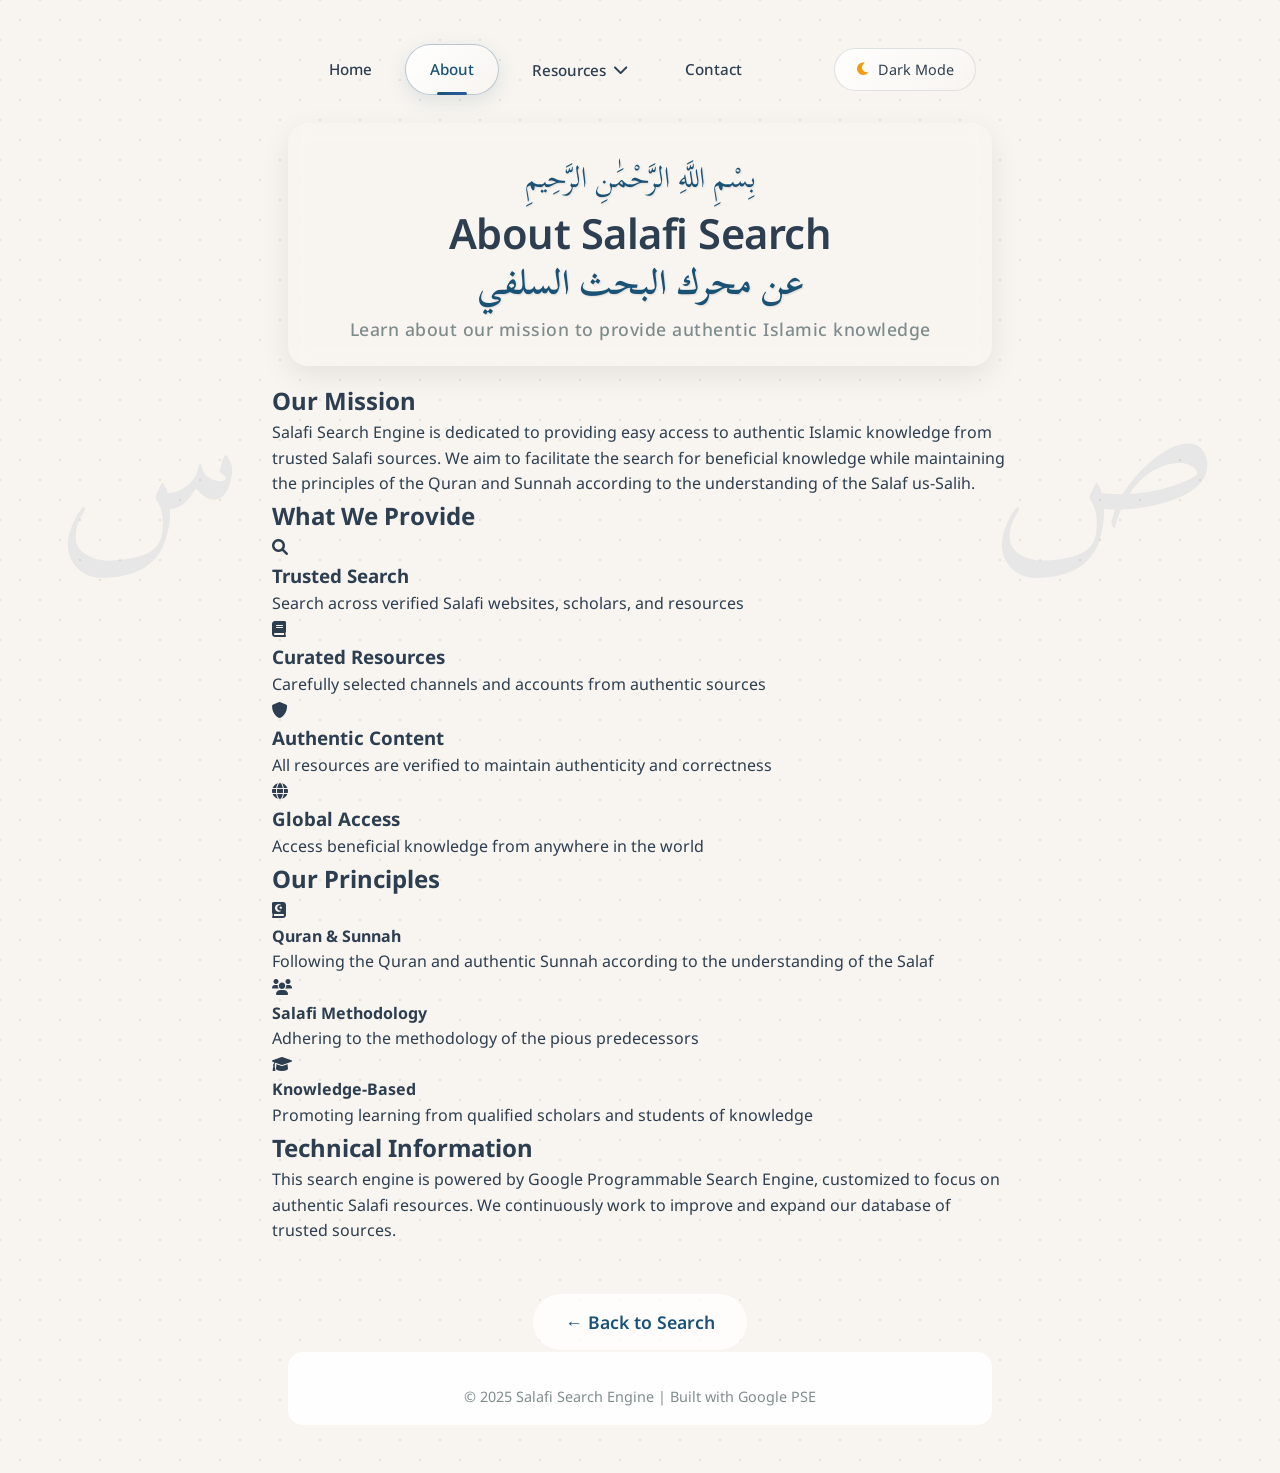
==== about.html @ c6ae463b "Create about.html" ====
<!DOCTYPE html>
<html lang="en">

<head>
    <meta charset="UTF-8">
    <meta name="viewport" content="width=device-width, initial-scale=1.0">
    <title>About - Salafi Search Engine</title>
    <link rel="stylesheet" href="https://cdnjs.cloudflare.com/ajax/libs/font-awesome/6.0.0/css/all.min.css">
    <link
        href="https://fonts.googleapis.com/css2?family=Scheherazade+New:wght@400;700&family=Noto+Sans:ital,wght@0,400;0,600;1,400&display=swap"
        rel="stylesheet">
    <link rel="stylesheet" href="style.css">
</head>

<body>
    <div class="container">
        <!-- Navigation Bar -->
        <nav class="navbar">
            <div class="nav-container">
                <div class="nav-links">
                    <a href="index.html" class="nav-link">Home</a>
                    <a href="about.html" class="nav-link active">About</a>
                    <!-- Resources Dropdown -->
                    <div class="resources-dropdown">
                        <button class="resources-btn">
                            Resources <i class="fas fa-chevron-down"></i>
                        </button>
                        <div class="dropdown-content">
                            <a href="resources.html#telegram">
                                <i class="fab fa-telegram"></i>
                                Telegram Channels
                            </a>
                            <a href="resources.html#mixlr">
                                <i class="fas fa-podcast"></i>
                                Mixlr Accounts
                            </a>
                            <a href="resources.html#soundcloud">
                                <i class="fab fa-soundcloud"></i>
                                SoundCloud Accounts
                            </a>
                            <a href="resources.html#youtube">
                                <i class="fab fa-youtube"></i>
                                YouTube Channels
                            </a>
                            <a href="resources.html">
                                <i class="fas fa-book"></i>
                                All Resources
                            </a>
                        </div>
                    </div>
                    <a href="contact.html" class="nav-link">Contact</a>
                </div>
                <!-- Dark Mode Toggle -->
                <div class="theme-toggle">
                    <button id="darkModeToggle" class="toggle-btn">
                        <i class="fas fa-moon"></i>
                        <span>Dark Mode</span>
                    </button>
                </div>
            </div>
        </nav>

        <header class="header">
            <div class="bismillah">بِسْمِ اللَّهِ الرَّحْمَٰنِ الرَّحِيمِ</div>
            <h1 class="title">About Salafi Search</h1>
            <div class="arabic-title">عن محرك البحث السلفي</div>
            <p class="subtitle">Learn about our mission to provide authentic Islamic knowledge</p>
        </header>

        <main class="about-page">
            <div class="about-content">
                <div class="about-section">
                    <h2>Our Mission</h2>
                    <p>Salafi Search Engine is dedicated to providing easy access to authentic Islamic knowledge from
                        trusted Salafi sources. We aim to facilitate the search for beneficial knowledge while
                        maintaining the principles of the Quran and Sunnah according to the understanding of the Salaf
                        us-Salih.</p>
                </div>

                <div class="about-section">
                    <h2>What We Provide</h2>
                    <div class="features-grid">
                        <div class="feature-card">
                            <i class="fas fa-search"></i>
                            <h3>Trusted Search</h3>
                            <p>Search across verified Salafi websites, scholars, and resources</p>
                        </div>
                        <div class="feature-card">
                            <i class="fas fa-book"></i>
                            <h3>Curated Resources</h3>
                            <p>Carefully selected channels and accounts from authentic sources</p>
                        </div>
                        <div class="feature-card">
                            <i class="fas fa-shield-alt"></i>
                            <h3>Authentic Content</h3>
                            <p>All resources are verified to maintain authenticity and correctness</p>
                        </div>
                        <div class="feature-card">
                            <i class="fas fa-globe"></i>
                            <h3>Global Access</h3>
                            <p>Access beneficial knowledge from anywhere in the world</p>
                        </div>
                    </div>
                </div>

                <div class="about-section">
                    <h2>Our Principles</h2>
                    <div class="principles-list">
                        <div class="principle-item">
                            <i class="fas fa-quran"></i>
                            <div>
                                <h4>Quran & Sunnah</h4>
                                <p>Following the Quran and authentic Sunnah according to the understanding of the Salaf
                                </p>
                            </div>
                        </div>
                        <div class="principle-item">
                            <i class="fas fa-users"></i>
                            <div>
                                <h4>Salafi Methodology</h4>
                                <p>Adhering to the methodology of the pious predecessors</p>
                            </div>
                        </div>
                        <div class="principle-item">
                            <i class="fas fa-graduation-cap"></i>
                            <div>
                                <h4>Knowledge-Based</h4>
                                <p>Promoting learning from qualified scholars and students of knowledge</p>
                            </div>
                        </div>
                    </div>
                </div>

                <div class="about-section">
                    <h2>Technical Information</h2>
                    <p>This search engine is powered by Google Programmable Search Engine, customized to focus on
                        authentic Salafi resources. We continuously work to improve and expand our database of trusted
                        sources.</p>
                </div>
            </div>

            <div class="back-link">
                <a href="index.html">← Back to Search</a>
            </div>
        </main>

        <!-- Footer -->
        <footer class="footer">
            <p>&copy; 2025 Salafi Search Engine | Built with Google PSE</p>
        </footer>
    </div>

    <script src="script.js"></script>
</body>

</html>
---- style.css ----
* {
margin: 0;
padding: 0;
box-sizing: border-box;
}

body {
font-family: 'Noto Sans', sans-serif;
background: #f8f5f0;
color: #2c3e50;
line-height: 1.6;
min-height: 100vh;
background-image:
radial-gradient(#e8e2d6 1px, transparent 1px),
radial-gradient(#e8e2d6 1px, transparent 1px);
background-size: 40px 40px;
background-position: 0 0, 20px 20px;
}

.container {
max-width: 800px;
margin: 0 auto;
padding: 2rem;
min-height: 100vh;
display: flex;
flex-direction: column;
}

/* Header Styles */
.header {
text-align: center;
padding: 3rem 0 2rem 0;
}

.bismillah {
font-family: 'Scheherazade New', serif;
font-size: 2.2rem;
color: #1a5276;
margin-bottom: 1.2rem;
text-shadow: 1px 1px 2px rgba(0,0,0,0.1);
}

.title {
font-size: 2.4rem;
font-weight: 400;
color: #2c3e50;
margin-bottom: 0.3rem;
letter-spacing: -0.5px;
line-height: 1.2;
}

.subtitle {
font-size: 1.1rem;
color: #7f8c8d;
font-weight: 400;
line-height: 1.4;
}

/* Search Section */
.search-section {
flex: 1;
display: flex;
flex-direction: column;
justify-content: center;
align-items: center;
padding: 2rem 0;
}

.search-container {
width: 100%;
max-width: 600px;
}

.search-box {
position: relative;
margin-bottom: 2rem;
}

.search-box i {
position: absolute;
left: 1.5rem;
top: 50%;
transform: translateY(-50%);
color: #95a5a6;
font-size: 1.2rem;
}

.search-input {
width: 100%;
padding: 1.2rem 1.2rem 1.2rem 3.5rem;
font-size: 1.1rem;
border: 2px solid #d5dbdb;
border-radius: 50px;
background: white;
outline: none;
transition: all 0.3s ease;
box-shadow: 0 4px 6px rgba(0, 0, 0, 0.05);
}

.search-input:focus {
border-color: #3498db;
box-shadow: 0 6px 12px rgba(52, 152, 219, 0.15);
}

.search-buttons {
display: flex;
gap: 1rem;
justify-content: center;
flex-wrap: wrap;
}

.search-btn, .feeling-lucky {
padding: 0.8rem 2rem;
font-size: 1rem;
border: none;
border-radius: 50px;
cursor: pointer;
transition: all 0.3s ease;
font-weight: 600;
}

.search-btn {
background: #2c5aa0;
color: white;
box-shadow: 0 4px 8px rgba(44, 90, 160, 0.2);
}

.search-btn:hover {
background: #1e3a8a;
transform: translateY(-2px);
box-shadow: 0 6px 12px rgba(44, 90, 160, 0.3);
}

.feeling-lucky {
background: #27ae60;
color: white;
box-shadow: 0 4px 8px rgba(39, 174, 96, 0.2);
}

.feeling-lucky:hover {
background: #219653;
transform: translateY(-2px);
box-shadow: 0 6px 12px rgba(39, 174, 96, 0.3);
}

.enhanced-by {
margin-top: 3rem;
text-align: center;
}

.enhanced-by span {
background: #f1f2f6;
padding: 0.5rem 1.5rem;
border-radius: 20px;
color: #5f6368;
font-size: 0.9rem;
border: 1px solid #dfe1e5;
}

/* Footer */
.footer {
text-align: center;
padding: 2rem 0 1rem 0;
color: #7f8c8d;
font-size: 0.9rem;
border-top: 1px solid #e8e2d6;
margin-top: 2rem;
}

/* Responsive */
@media (max-width: 768px) {
.container {
padding: 1rem;
}

.title {
font-size: 2.2rem;
}

.bismillah {
font-size: 2rem;
}

.search-buttons {
flex-direction: column;
align-items: center;
}

.search-btn, .feeling-lucky {
width: 100%;
max-width: 300px;
}
}
/* === GOOGLE CSE STYLING === */
.gcse-search {
width: 100%;
max-width: 600px;
margin: 0 auto 2rem auto;
}

/* Google CSE Search Box */
.gsc-control-cse {
background: transparent !important;
border: none !important;
padding: 0 !important;
}

.gsc-input-box {
border: 2px solid #d5dbdb !important;
border-radius: 50px !important;
background: white !important;
padding: 0.5rem 1rem !important;
transition: all 0.3s ease !important;
}

.gsc-input-box:hover,
.gsc-input-box-focus {
border-color: #3498db !important;
box-shadow: 0 6px 12px rgba(52, 152, 219, 0.15) !important;
}

.gsc-input input {
padding: 0.5rem 0 !important;
font-size: 1.1rem !important;
font-family: 'Noto Sans', sans-serif !important;
color: #2c3e50 !important;
background: transparent !important;
}

.gsc-input input::placeholder {
color: #95a5a6 !important;
}

/* Google CSE Results - LIGHT MODE */
.gsc-results {
background: white !important;
border: 1px solid #e2e8f0 !important;
border-radius: 12px !important;
margin-top: 1rem !important;
padding: 1rem !important;
}

.gsc-webResult.gsc-result {
background: white !important;
border-bottom: 1px solid #e2e8f0 !important;
padding: 1rem 0 !important;
}

.gsc-webResult.gsc-result:hover {
background: #f8f9fa !important;
}

.gs-webResult .gs-title,
.gs-webResult .gs-title * {
color: #1a0dab !important;
text-decoration: none !important;
}

.gs-webResult .gs-title:hover,
.gs-webResult .gs-title:hover * {
text-decoration: underline !important;
}

.gs-webResult .gs-snippet {
color: #4a5568 !important;
}

.gs-webResult .gs-visibleUrl {
color: #006621 !important;
}

/* Google CSE Results - DARK MODE */
body.dark-mode .gsc-results {
background: #1f2937 !important;
border-color: #374151 !important;
}

body.dark-mode .gsc-webResult.gsc-result {
background: #1f2937 !important;
border-bottom-color: #374151 !important;
}

body.dark-mode .gsc-webResult.gsc-result:hover {
background: #374151 !important;
}

body.dark-mode .gs-webResult .gs-title,
body.dark-mode .gs-webResult .gs-title * {
color: #60a5fa !important;
}

body.dark-mode .gs-webResult .gs-snippet {
color: #d1d5db !important;
}

body.dark-mode .gs-webResult .gs-visibleUrl {
color: #10b981 !important;
}


.toggle-btn:hover {
border-color: #3498db;
transform: translateY(-2px);
box-shadow: 0 4px 8px rgba(0, 0, 0, 0.1);
}

.toggle-btn i {
color: #f39c12;
}

/* Dark Mode Styles */
body.dark-mode {
background: #1a1a1a;
color: #e0e0e0;
background-image:
radial-gradient(#2d3748 1px, transparent 1px),
radial-gradient(#2d3748 1px, transparent 1px);
}

body.dark-mode .header {
color: #e0e0e0;
}

body.dark-mode .bismillah {
color: #60a5fa;
}

body.dark-mode .title {
color: #e0e0e0;
}

body.dark-mode .subtitle {
color: #9ca3af;
}

body.dark-mode .search-input {
background: #2d3748;
border-color: #4b5563;
color: #e0e0e0;
}

body.dark-mode .search-input::placeholder {
color: #9ca3af;
}

body.dark-mode .search-input:focus {
border-color: #60a5fa;
box-shadow: 0 6px 12px rgba(96, 165, 250, 0.15);
}

body.dark-mode .enhanced-by span {
background: #374151;
color: #d1d5db;
border-color: #4b5563;
}

body.dark-mode .footer {
color: #9ca3af;
border-top-color: #374151;
}

body.dark-mode .toggle-btn {
background: rgba(45, 55, 72, 0.9);
border-color: #4b5563;
color: #e0e0e0;
}

/* Dark mode for Google CSE */
body.dark-mode .gsc-input-box {
background: #2d3748 !important;
border-color: #4b5563 !important;
}

body.dark-mode .gsc-input input {
color: #e0e0e0 !important;
background: transparent !important;
}

body.dark-mode .gsc-input input::placeholder {
color: #9ca3af !important;
}

/* Responsive */
@media (max-width: 768px) {
.theme-toggle {
position: static;
margin-top: 1rem;
}

.toggle-btn {
margin: 0 auto;
}
}
/* Nuclear Dark Mode for Google CSE - Forces everything dark */
body.dark-mode .gsc-results,
body.dark-mode .gsc-results *,
body.dark-mode .gsc-table-result,
body.dark-mode .gsc-table-result *,
body.dark-mode .gs-result,
body.dark-mode .gs-result *,
body.dark-mode .gsc-webResult,
body.dark-mode .gsc-webResult * {
background: #1f2937 !important;
color: #e0e0e0 !important;
border: none !important;
box-shadow: none !important;
}

/* Fix the main results container */
body.dark-mode .gsc-results {
background: #1f2937 !important;
border: 1px solid #374151 !important;
border-radius: 12px !important;
padding: 1rem !important;
}

/* Individual result items */
body.dark-mode .gsc-webResult.gsc-result {
background: transparent !important;
border-bottom: 1px solid #374151 !important;
padding: 1rem 0 !important;
margin: 0 !important;
}

body.dark-mode .gsc-webResult.gsc-result:hover {
background: #374151 !important;
border-radius: 8px !important;
padding: 1rem !important;
margin: 0 -1rem !important;
}

/* Remove all inner boxes and borders */
body.dark-mode .gs-result .gs-card,
body.dark-mode .gs-result .gs-card *,
body.dark-mode .gsc-table-cell,
body.dark-mode .gsc-table-cell * {
background: transparent !important;
border: none !important;
box-shadow: none !important;
padding: 0 !important;
margin: 0 !important;
}

/* Title styling */
body.dark-mode .gs-webResult .gs-title,
body.dark-mode .gs-webResult .gs-title *,
body.dark-mode .gs-promotion .gs-title,
body.dark-mode .gs-promotion .gs-title * {
color: #60a5fa !important;
text-decoration: none !important;
font-size: 1.1rem !important;
font-weight: 600 !important;
}

body.dark-mode .gs-webResult .gs-title:hover,
body.dark-mode .gs-webResult .gs-title:hover * {
color: #93c5fd !important;
text-decoration: underline !important;
}

/* Snippet and URL styling */
body.dark-mode .gs-webResult .gs-snippet,
body.dark-mode .gs-fileFormatType,
body.dark-mode .gs-promotion .gs-snippet {
color: #d1d5db !important;
line-height: 1.5 !important;
}

body.dark-mode .gs-webResult .gs-visibleUrl,
body.dark-mode .gs-webResult .gs-visibleUrl * {
color: #10b981 !important;
font-size: 0.9rem !important;
}

/* Dropdown suggestions */
body.dark-mode .gsc-completion-container {
background: #2d3748 !important;
border: 1px solid #4b5563 !important;
border-radius: 8px !important;
box-shadow: 0 10px 25px rgba(0, 0, 0, 0.5) !important;
}

body.dark-mode .gsc-completion-item {
background: #2d3748 !important;
color: #e0e0e0 !important;
border-bottom: 1px solid #4b5563 !important;
padding: 0.75rem 1rem !important;
}

body.dark-mode .gsc-completion-item:hover,
body.dark-mode .gsc-completion-selected {
background: #3b82f6 !important;
color: #ffffff !important;
}

/* Pagination */
body.dark-mode .gsc-cursor-box {
background: transparent !important;
border-top: 1px solid #374151 !important;
padding-top: 1rem !important;
margin-top: 1rem !important;
}

body.dark-mode .gsc-cursor-page {
background: #374151 !important;
color: #60a5fa !important;
border: 1px solid #4b5563 !important;
border-radius: 6px !important;
padding: 0.5rem 1rem !important;
margin: 0 0.25rem !important;
}

body.dark-mode .gsc-cursor-page:hover {
background: #3b82f6 !important;
color: #ffffff !important;
border-color: #3b82f6 !important;
}

body.dark-mode .gsc-cursor-current-page {
background: #3b82f6 !important;
color: #ffffff !important;
border-color: #3b82f6 !important;
}

/* Search info and tabs */
body.dark-mode .gsc-result-info {
color: #9ca3af !important;
border-bottom: 1px solid #374151 !important;
padding-bottom: 1rem !important;
margin-bottom: 1rem !important;
}

body.dark-mode .gsc-tabsArea {
border-bottom: 1px solid #374151 !important;
margin-bottom: 1rem !important;
}

body.dark-mode .gsc-tabHeader {
color: #9ca3af !important;
background: transparent !important;
border: none !important;
padding: 0.5rem 1rem !important;
}
body.dark-mode .gsc-tabHeader.gsc-tabhActive {
color: #60a5fa !important;
background: transparent !important;
border-bottom: 2px solid #60a5fa !important;
border-radius: 0 !important;
}

/* Remove any remaining white backgrounds and boxes */
body.dark-mode .gsc-expansionArea,
body.dark-mode .gsc-clear-button,
body.dark-mode .gsc-clear-button * {
background: transparent !important;
border: none !important;
}

/* Force remove any inner padding/margin that creates boxes */
body.dark-mode .gs-result .gs-no-results-result,
body.dark-mode .gs-result .gs-error-result {
background: transparent !important;
border: none !important;
padding: 1rem !important;
}
/* Alternative Elegant Arabic Title Styling */
.arabic-title {
font-family: 'Scheherazade New', serif;
font-size: 1.5rem;
color: #1a5276;
margin-bottom: 0.8rem;
text-shadow: 1px 1px 2px rgba(0,0,0,0.1);
font-weight: 400;
line-height: 1.3;
}
/* Dark Mode Headings */
body.dark-mode .bismillah {
color: #60a5fa !important;
}

body.dark-mode .arabic-title {
color: #60a5fa !important; /* Same color as Bismillah */
}
/* Dark mode for Arabic title */


/* Adjust the main title margin to accommodate the Arabic text */
.title {
font-size: 2.4rem;
font-weight: 400;
color: #2c3e50;
margin-bottom: 0.2rem; /* Reduced from 0.5rem */
letter-spacing: -0.5px;
}

/* Adjust subtitle margin */
.subtitle {
font-size: 1.1rem;
color: #7f8c8d;
font-weight: 400;
margin-bottom: 0; /* Remove bottom margin if needed */
}
/* Sweetness Overhaul - ADJUSTED VERSION */
.header {
text-align: center;
padding: 2rem 0 1.5rem 0; /* Reduced padding to bring everything up */
background: linear-gradient(135deg, rgba(255,255,255,0.9) 0%, rgba(248,245,240,0.8) 100%);
backdrop-filter: blur(10px);
border-radius: 20px;
margin: 1rem;
box-shadow: 0 10px 30px rgba(0,0,0,0.08);
}

.bismillah {
font-family: 'Scheherazade New', serif;
font-size: 1.8rem; /* Smaller - was 2.4rem */
color: #1a5276;
margin-bottom: 0.5rem; /* Tighter spacing */
text-shadow: 2px 2px 4px rgba(0,0,0,0.1);
background: linear-gradient(135deg, #1a5276, #2c5aa0);
-webkit-background-clip: text;
-webkit-text-fill-color: transparent;
background-clip: text;
}

.title {
font-size: 2.6rem;
font-weight: 600;
background: linear-gradient(135deg, #2c3e50, #1a5276);
-webkit-background-clip: text;
-webkit-text-fill-color: transparent;
background-clip: text;
margin-bottom: 0.2rem; /* Tighter spacing */
letter-spacing: -0.5px;
}

.arabic-title {
font-family: 'Scheherazade New', serif;
font-size: 2.2rem; /* Bigger - was 1.8rem */
background: linear-gradient(135deg, #1a5276, #2c5aa0);
-webkit-background-clip: text;
-webkit-text-fill-color: transparent;
background-clip: text;
margin-bottom: 0.8rem; /* Adjusted spacing */
font-weight: 600;
line-height: 1.2;
}

.subtitle {
font-size: 1.1rem;
color: #7f8c8d;
font-weight: 500;
letter-spacing: 0.5px;
margin-top: 0.5rem;
}

/* Enhanced Search Box */
.search-container {
background: rgba(255,255,255,0.95);
backdrop-filter: blur(10px);
border-radius: 20px;
padding: 2.5rem;
box-shadow: 0 15px 35px rgba(0,0,0,0.1);
border: 1px solid rgba(255,255,255,0.2);
}

.search-box {
box-shadow: 0 8px 25px rgba(0,0,0,0.1);
transition: all 0.3s cubic-bezier(0.4, 0, 0.2, 1);
border: 2px solid transparent;
background: linear-gradient(white, white) padding-box,
linear-gradient(135deg, #667eea 0%, #764ba2 100%) border-box;
}

.search-box:focus-within {
transform: translateY(-3px);
box-shadow: 0 15px 40px rgba(102, 126, 234, 0.2);
}

/* Enhanced Buttons */
.search-btn, .feeling-lucky {
background: linear-gradient(135deg, #667eea 0%, #764ba2 100%);
box-shadow: 0 6px 20px rgba(102, 126, 234, 0.3);
transition: all 0.3s cubic-bezier(0.4, 0, 0.2, 1);
border: none;
}

.search-btn:hover, .feeling-lucky:hover {
transform: translateY(-2px);
box-shadow: 0 10px 25px rgba(102, 126, 234, 0.4);
}

/* Enhanced Footer */
.footer {
background: rgba(255,255,255,0.9);
backdrop-filter: blur(10px);
border-radius: 15px;
margin: 1rem;
border: 1px solid rgba(255,255,255,0.2);
}

/* Dark Mode Sweetness */
body.dark-mode .header {
background: linear-gradient(135deg, rgba(30,41,59,0.9) 0%, rgba(15,23,42,0.8) 100%);
}

body.dark-mode .search-container {
background: rgba(30,41,59,0.95);
}

body.dark-mode .footer {
background: rgba(30,41,59,0.9);
}
/* Alternative - Keep some styling but fix positioning */
.header {
text-align: center;
padding: 2rem 0 1.5rem 0;
background: transparent;
margin: 1rem;
}

.bismillah, .title, .arabic-title {
/* Remove any background clipping that might cause issues */
background: transparent !important;
-webkit-text-fill-color: initial !important;
}

.arabic-title {
font-family: 'Scheherazade New', serif;
font-size: 2.2rem;
color: #1a5276;
margin-bottom: 0.8rem;
font-weight: 600;
line-height: 1.3; /* Ensure proper line height */
padding: 0; /* Remove any padding */
}

/* Make sure the search container has proper spacing */
.search-container {
margin-top: 1rem; /* Add space between header and search */
}
/* Dark Mode Colors - Dark Blue/Navy Theme */


body::before {
content: "س";
font-family: 'Scheherazade New', serif;
font-size: 12rem;
position: fixed;
left: 5%;
top: 50%;
transform: translateY(-50%);
opacity: 0.08;
z-index: -1;
color: #1a5276;
}

body::after {
content: "ص";
font-family: 'Scheherazade New', serif;
font-size: 12rem;
position: fixed;
right: 5%;
top: 50%;
transform: translateY(-50%);
opacity: 0.08;
z-index: -1;
color: #1a5276;
}

/* Dark Mode */
body.dark-mode::before,
body.dark-mode::after {
color: #1e40af;
opacity: 0.05;
}


/* Dark Mode - Much more visible */
body.dark-mode::before,
body.dark-mode::after {
color: #3b82f6; /* Brighter blue */
opacity: 0.1; /* Much more visible */
}
/* Mobile Responsiveness Fixes */
@media (max-width: 768px) {
.container {
padding: 0.5rem;
margin: 0.5rem;
}

.header {
padding: 1.5rem 0 1rem 0;
margin: 0.5rem;
}

.bismillah {
font-size: 1.4rem;
margin-bottom: 0.3rem;
}

.title {
font-size: 1.8rem;
margin-bottom: 0.1rem;
}

.arabic-title {
font-size: 1.6rem;
margin-bottom: 0.5rem;
}

.subtitle {
font-size: 0.95rem;
padding: 0 1rem;
}


/* Search section mobile fixes */
.search-section {
padding: 1rem 0;
}

.search-container {
padding: 1.5rem;
margin: 0.5rem;
}

.search-input {
font-size: 1rem;
padding: 1rem 1rem 1rem 3rem;
}

.search-buttons {
flex-direction: column;
gap: 0.5rem;
}

.search-btn, .feeling-lucky {
width: 100%;
padding: 0.9rem 2rem;
}

/* Theme toggle mobile */
.theme-toggle {
position: static;
margin: 1rem auto 0 auto;
display: flex;
justify-content: center;
}

.toggle-btn {
margin: 0 auto;
}

/* Hide background calligraphy on mobile */
body::before,
body::after {
display: none;
}

/* Google CSE mobile fixes */
.gsc-input-box {
padding: 0.5rem !important;
}

.gsc-input input {
font-size: 1rem !important;
padding: 0.5rem 0 !important;
}
}

@media (max-width: 480px) {
.bismillah {
font-size: 1.2rem;
}

.title {
font-size: 1.5rem;
}

.arabic-title {
font-size: 1.3rem;
}

.search-container {
padding: 1rem;
}

.search-input {
padding: 0.8rem 0.8rem 0.8rem 2.5rem;
}

.search-box i {
left: 1rem;
font-size: 1rem;
}
}
* Elegant Navigation Bar */
.navbar {
background: linear-gradient(135deg, rgba(255,255,255,0.95) 0%, rgba(248,245,240,0.9) 100%);
backdrop-filter: blur(25px);
border-bottom: 1px solid rgba(232, 226, 214, 0.6);
padding: 0;
position: sticky;
top: 0;
z-index: 1000;
box-shadow: 0 4px 30px rgba(0,0,0,0.08);
}

.nav-container {
max-width: 1200px;
margin: 0 auto;
padding: 0 2rem;
display: flex;
justify-content: space-between;
align-items: center;
height: 75px;
}

.nav-links {
display: flex;
align-items: center;
gap: 0.5rem;
}

.nav-link {
text-decoration: none;
color: #2c3e50;
font-weight: 500;
padding: 0.8rem 1.5rem;
border-radius: 50px;
transition: all 0.4s cubic-bezier(0.25, 0.46, 0.45, 0.94);
position: relative;
font-size: 0.95rem;
border: 1px solid transparent;
}

.nav-link:hover {
color: #1a5276;
background: rgba(255,255,255,0.7);
border: 1px solid rgba(26, 82, 118, 0.2);
transform: translateY(-2px);
box-shadow: 0 8px 25px rgba(26, 82, 118, 0.15);
}

.nav-link.active {
color: #1a5276;
background: linear-gradient(135deg, #ffffff, #f8f5f0);
border: 1px solid rgba(26, 82, 118, 0.3);
box-shadow: 0 6px 20px rgba(26, 82, 118, 0.12);
}

.nav-link.active::before {
content: '';
position: absolute;
bottom: -1px;
left: 50%;
transform: translateX(-50%);
width: 30px;
height: 3px;
background: linear-gradient(135deg, #1a5276, #2c5aa0);
border-radius: 3px;
}

/* Elegant Resources Dropdown */
.resources-dropdown {
position: relative;
}

.resources-btn {
background: none;
border: 1px solid transparent;
color: #2c3e50;
font-family: 'Noto Sans', sans-serif;
font-size: 0.95rem;
font-weight: 500;
padding: 0.8rem 1.5rem;
cursor: pointer;
border-radius: 50px;
transition: all 0.4s cubic-bezier(0.25, 0.46, 0.45, 0.94);
display: flex;
align-items: center;
gap: 0.5rem;
}

.resources-btn:hover {
color: #1a5276;
background: rgba(255,255,255,0.7);
border: 1px solid rgba(26, 82, 118, 0.2);
transform: translateY(-2px);
box-shadow: 0 8px 25px rgba(26, 82, 118, 0.15);
}

.dropdown-content {
display: none;
position: absolute;
top: 100%;
left: 0;
background: linear-gradient(135deg, rgba(255,255,255,0.98) 0%, rgba(248,245,240,0.95) 100%);
backdrop-filter: blur(25px);
min-width: 250px;
border-radius: 20px;
box-shadow: 0 25px 50px rgba(0,0,0,0.15);
border: 1px solid rgba(232, 226, 214, 0.5);
z-index: 1000;
margin-top: 0.5rem;
padding: 0.5rem;
opacity: 0;
transform: translateY(-10px) scale(0.95);
transition: all 0.3s cubic-bezier(0.25, 0.46, 0.45, 0.94);
}

.resources-dropdown:hover .dropdown-content {
display: block;
opacity: 1;
transform: translateY(0) scale(1);
}

.dropdown-content a {
display: flex;
align-items: center;
gap: 0.75rem;
padding: 1rem 1.25rem;
text-decoration: none;
color: #2c3e50;
border-radius: 12px;
transition: all 0.3s ease;
font-size: 0.9rem;
margin: 0.25rem 0;
}

.dropdown-content a:hover {
background: linear-gradient(135deg, #ffffff, #f8f5f0);
color: #1a5276;
transform: translateX(5px);
box-shadow: 0 5px 15px rgba(26, 82, 118, 0.1);
}

.dropdown-content a i {
width: 20px;
text-align: center;
color: #1a5276;
font-size: 1.1rem;
transition: all 0.3s ease;
}

.dropdown-content a:hover i {
transform: scale(1.1);
}

/* Elegant Theme Toggle */
.theme-toggle {
display: flex;
align-items: center;
margin: 0;
}

.toggle-btn {
background: linear-gradient(135deg, rgba(255,255,255,0.9) 0%, rgba(248,245,240,0.8) 100%);
border: 1px solid rgba(213, 219, 219, 0.8);
border-radius: 50px;
padding: 0.7rem 1.3rem;
cursor: pointer;
transition: all 0.4s cubic-bezier(0.25, 0.46, 0.45, 0.94);
display: flex;
align-items: center;
gap: 0.5rem;
font-family: 'Noto Sans', sans-serif;
font-size: 0.9rem;
color: #2c3e50;
backdrop-filter: blur(10px);
height: fit-content;
}

.toggle-btn:hover {
border-color: rgba(52, 152, 219, 0.5);
transform: translateY(-2px);
box-shadow: 0 10px 25px rgba(52, 152, 219, 0.2);
background: linear-gradient(135deg, #ffffff, #f8f9fa);
}

.toggle-btn i {
color: #f39c12;
font-size: 0.9rem;
transition: all 0.3s ease;
}

.toggle-btn:hover i {
transform: rotate(15deg);
}

/* Dark Mode Elegant Styles */
/* Dark Mode - Make Nav Bar Transparent */

/* Dark Mode Nav Bar */
body.dark-mode .navbar {
    background: linear-gradient(135deg, rgba(30, 41, 59, 0.05) 0%, rgba(15, 23, 42, 0.1) 100%) !important;
    border-bottom-color: rgba(55, 65, 81, 0.1) !important;
    box-shadow: 0 4px 20px rgba(0, 0, 0, 0.01) !important;
}

body.dark-mode .nav-link {
color: #e0e0e0;
}

body.dark-mode .nav-link:hover {
color: #60a5fa;
background: rgba(55, 65, 81, 0.5);
border-color: rgba(96, 165, 250, 0.3);
box-shadow: 0 8px 25px rgba(96, 165, 250, 0.2);
}

body.dark-mode .nav-link.active {
color: #60a5fa;
background: linear-gradient(135deg, rgba(55, 65, 81, 0.8), rgba(30, 41, 59, 0.9));
border-color: rgba(96, 165, 250, 0.4);
box-shadow: 0 6px 20px rgba(96, 165, 250, 0.15);
}

body.dark-mode .nav-link.active::before {
background: linear-gradient(135deg, #60a5fa, #3b82f6);
}

body.dark-mode .resources-btn {
color: #e0e0e0;
}

body.dark-mode .resources-btn:hover {
color: #60a5fa;
background: rgba(55, 65, 81, 0.5);
border-color: rgba(96, 165, 250, 0.3);
box-shadow: 0 8px 25px rgba(96, 165, 250, 0.2);
}


body.dark-mode .dropdown-content a {
color: #e0e0e0;
}

body.dark-mode .dropdown-content a:hover {
background: linear-gradient(135deg, rgba(55, 65, 81, 0.8), rgba(30, 41, 59, 0.9));
color: #60a5fa;
}

body.dark-mode .dropdown-content a i {
color: #60a5fa;
}

body.dark-mode .toggle-btn {
background: linear-gradient(135deg, rgba(45, 55, 72, 0.9) 0%, rgba(30, 41, 59, 0.8) 100%);
border-color: rgba(75, 85, 99, 0.8);
color: #e0e0e0;
}
/* Also make dropdown transparent in dark mode */
body.dark-mode .dropdown-content {
background: linear-gradient(135deg, rgba(30,41,59,0.9) 0%, rgba(15,23,42,0.85) 100%) !important;
border-color: rgba(55, 65, 81, 0.4) !important;
}


body.dark-mode .toggle-btn:hover {
border-color: rgba(96, 165, 250, 0.5);
box-shadow: 0 10px 25px rgba(96, 165, 250, 0.2);
background: linear-gradient(135deg, rgba(55, 65, 81, 0.9), rgba(30, 41, 59, 0.8));
}
/* Ultra Transparent Dark Mode Nav */
body.dark-mode .navbar {
background: linear-gradient(135deg, rgba(30,41,59,0.05) 0%, rgba(15,23,42,0.1) 100%) !important;
border-bottom-color: rgba(55, 65, 81, 0.1) !important;
box-shadow: 0 4px 20px rgba(0,0,0,0.01) !important;
}

body.dark-mode .dropdown-content {
background: linear-gradient(135deg, rgba(30,41,59,0.8) 0%, rgba(15,23,42,0.75) 100%) !important;
border-color: rgba(55, 65, 81, 0.3) !important;
}
/* Mobile Responsive */
@media (max-width: 768px) {
.nav-container {
padding: 0 1rem;
flex-direction: column;
height: auto;
gap: 1rem;
padding: 1.5rem 1rem;
}

.nav-links {
gap: 0.5rem;
flex-wrap: wrap;
justify-content: center;
}

.nav-link, .resources-btn {
padding: 0.7rem 1.2rem;
font-size: 0.9rem;
}

.theme-toggle {
position: static;
}

.dropdown-content {
position: fixed;
left: 50%;
transform: translateX(-50%);
min-width: 280px;
}
}
/* Google CSE Search Button Styling */
.gsc-search-button {
background: #2c3e50 !important;
border: none !important;
border-radius: 30% !important;
width: 70px !important;
height: 20px !important;
padding: 0 !important;
margin-left: 0.5rem !important;
transition: all 0.3s ease !important;
}

.gsc-search-button:hover {
background: #1a5276 !important;
transform: scale(1.05) !important;
}

.gsc-search-button svg {
fill: white !important;
width: 70px !important;
height: 20px !important;
}

/* Dark Mode Google Search Button */
body.dark-mode .gsc-search-button {
background: #60a5fa !important;
}

body.dark-mode .gsc-search-button:hover {
background: #3b82f6 !important;
}
/* Resources Page Styles */
.resources-page {
max-width: 1000px;
margin: 0 auto;
padding: 2rem;
}

.resource-tabs {
display: flex;
gap: 1rem;
margin-bottom: 2rem;
flex-wrap: wrap;
}

.tab-link {
padding: 1rem 1.5rem;
background: #f8f5f0;
border-radius: 8px;
text-decoration: none;
color: #2c3e50;
font-weight: 500;
transition: all 0.3s ease;
}

.tab-link:hover,
.tab-link.active {
background: #1a5276;
color: white;
}

.resource-section {
display: none;
}

.resource-section.active {
display: block;
}

.resource-list {
display: grid;
gap: 1.5rem;
grid-template-columns: repeat(auto-fit, minmax(300px, 1fr));
}

.resource-card {
background: white;
padding: 1.5rem;
border-radius: 12px;
box-shadow: 0 4px 12px rgba(0,0,0,0.1);
border-left: 4px solid #1a5276;
}

.resource-link {
display: inline-block;
padding: 0.5rem 1rem;
background: #1a5276;
color: white;
text-decoration: none;
border-radius: 6px;
margin-top: 1rem;
}

.back-link {
text-align: center;
margin-top: 3rem;
}

.back-link a {
color: #1a5276;
text-decoration: none;
}

/* Dark Mode */
body.dark-mode .resource-card {
background: #2d3748;
color: #e0e0e0;
}

body.dark-mode .tab-link {
background: #374151;
color: #e0e0e0;
}

body.dark-mode .tab-link.active {
background: #60a5fa;
}
/* Resources Page Styles */
.resources-page {
max-width: 1200px;
margin: 0 auto;
padding: 2rem;
}

.resource-tabs {
display: flex;
gap: 1rem;
margin-bottom: 3rem;
flex-wrap: wrap;
justify-content: center;
}

.tab-link {
padding: 1rem 2rem;
background: #f8f5f0;
border: 2px solid transparent;
border-radius: 50px;
text-decoration: none;
color: #2c3e50;
font-weight: 600;
transition: all 0.3s ease;
font-size: 1rem;
}

.tab-link:hover {
background: #1a5276;
color: white;
transform: translateY(-2px);
}

.tab-link.active {
background: #1a5276;
color: white;
border-color: #2c5aa0;
}

.resource-section {
display: none;
}

.resource-section.active {
display: block;
}

.resource-list {
display: grid;
gap: 1.5rem;
grid-template-columns: repeat(auto-fill, minmax(350px, 1fr));
}

.resource-card {
background: white;
padding: 1.5rem;
border-radius: 12px;
box-shadow: 0 4px 15px rgba(0,0,0,0.1);
border-left: 4px solid #1a5276;
transition: all 0.3s ease;
}

.resource-card:hover {
transform: translateY(-5px);
box-shadow: 0 8px 25px rgba(0,0,0,0.15);
}

.resource-card h3 {
color: #1a5276;
margin-bottom: 0.5rem;
font-size: 1.2rem;
}

.resource-card p {
color: #666;
margin-bottom: 1rem;
line-height: 1.5;
}

.resource-link {
display: inline-block;
padding: 0.7rem 1.5rem;
background: #1a5276;
color: white;
text-decoration: none;
border-radius: 6px;
font-weight: 600;
transition: all 0.3s ease;
}

.resource-link:hover {
background: #2c5aa0;
transform: translateY(-2px);
}

.back-link {
text-align: center;
margin-top: 3rem;
}

.back-link a {
color: #1a5276;
text-decoration: none;
font-size: 1.1rem;
font-weight: 600;
}

.back-link a:hover {
text-decoration: underline;
}

/* Dark Mode Resources */
body.dark-mode .resource-tabs {
background: transparent;
}

body.dark-mode .tab-link {
background: #374151;
color: #e0e0e0;
}

body.dark-mode .tab-link:hover,
body.dark-mode .tab-link.active {
background: #60a5fa;
color: white;
}

body.dark-mode .resource-card {
background: #2d3748;
border-left-color: #60a5fa;
}

body.dark-mode .resource-card h3 {
color: #60a5fa;
}

body.dark-mode .resource-card p {
color: #d1d5db;
}

body.dark-mode .resource-link {
background: #60a5fa;
color: white;
}

body.dark-mode .resource-link:hover {
background: #3b82f6;
}

body.dark-mode .back-link a {
color: #60a5fa;
}


/* Polished Resources Page */
.resources-page {
max-width: 1200px;
margin: 0 auto;
padding: 2rem;
}

.resource-tabs {
display: flex;
gap: 0.5rem;
margin-bottom: 3rem;
flex-wrap: wrap;
justify-content: center;
background: linear-gradient(135deg, rgba(255,255,255,0.95) 0%, rgba(248,245,240,0.9) 100%);
backdrop-filter: blur(20px);
padding: 1rem;
border-radius: 50px;
box-shadow: 0 8px 25px rgba(0,0,0,0.1);
}

.tab-link {
padding: 0.8rem 1.5rem;
background: transparent;
border: 2px solid transparent;
border-radius: 50px;
text-decoration: none;
color: #2c3e50;
font-weight: 600;
transition: all 0.4s cubic-bezier(0.25, 0.46, 0.45, 0.94);
font-size: 0.95rem;
}

.tab-link:hover {
color: #1a5276;
background: rgba(255,255,255,0.7);
border: 2px solid rgba(26, 82, 118, 0.2);
transform: translateY(-2px);
}

.tab-link.active {
color: #1a5276;
background: linear-gradient(135deg, #ffffff, #f8f5f0);
border: 2px solid rgba(26, 82, 118, 0.3);
box-shadow: 0 6px 20px rgba(26, 82, 118, 0.12);
}

.resource-section {
display: none;
}

.resource-section.active {
display: block;
}

/* Polished Resource Grid */
.resource-list {
display: grid;
gap: 1.5rem;
grid-template-columns: repeat(auto-fit, minmax(320px, 1fr));
}

/* Polished Resource Cards */
.resource-card {
background: linear-gradient(135deg, rgba(255,255,255,0.95) 0%, rgba(248,245,240,0.9) 100%);
backdrop-filter: blur(20px);
padding: 1.5rem;
border-radius: 20px;
box-shadow: 0 10px 30px rgba(0,0,0,0.08);
border: 1px solid rgba(232, 226, 214, 0.6);
transition: all 0.4s cubic-bezier(0.25, 0.46, 0.45, 0.94);
display: flex;
flex-direction: column;
min-height: 120px;
justify-content: space-between;
}

.resource-card:hover {
transform: translateY(-8px);
box-shadow: 0 20px 40px rgba(0,0,0,0.15);
border: 1px solid rgba(26, 82, 118, 0.3);
}

.resource-card h3 {
color: #1a5276;
margin-bottom: 0.5rem;
font-size: 1.1rem;
font-weight: 600;
line-height: 1.3;
}

.resource-card p {
color: #666;
margin-bottom: 1rem;
line-height: 1.5;
font-size: 0.9rem;
}

.resource-link {
display: inline-flex;
align-items: center;
justify-content: center;
padding: 0.7rem 1.5rem;
background: linear-gradient(135deg, #1a5276, #2c5aa0);
color: white;
text-decoration: none;
border-radius: 50px;
font-weight: 600;
transition: all 0.3s ease;
border: 2px solid transparent;
font-size: 0.9rem;
width: fit-content;
margin-top: auto;
}

.resource-link:hover {
background: linear-gradient(135deg, #2c5aa0, #3b6cb7);
transform: translateY(-2px);
box-shadow: 0 8px 20px rgba(26, 82, 118, 0.3);
}

.back-link {
text-align: center;
margin-top: 4rem;
}

.back-link a {
color: #1a5276;
text-decoration: none;
font-size: 1.1rem;
font-weight: 600;
padding: 1rem 2rem;
border-radius: 50px;
background: rgba(255,255,255,0.8);
transition: all 0.3s ease;
}

.back-link a:hover {
background: #1a5276;
color: white;
transform: translateY(-2px);
}

/* Dark Mode Polished Styles */
body.dark-mode .resource-tabs {
background: linear-gradient(135deg, rgba(30,41,59,0.95) 0%, rgba(15,23,42,0.9) 100%);
}

body.dark-mode .tab-link {
color: #e0e0e0;
}

body.dark-mode .tab-link:hover {
color: #60a5fa;
background: rgba(55, 65, 81, 0.5);
border: 2px solid rgba(96, 165, 250, 0.3);
}

body.dark-mode .tab-link.active {
color: #60a5fa;
background: linear-gradient(135deg, rgba(55, 65, 81, 0.8), rgba(30, 41, 59, 0.9));
border: 2px solid rgba(96, 165, 250, 0.4);
}

body.dark-mode .resource-card {
background: linear-gradient(135deg, rgba(30,41,59,0.95) 0%, rgba(15,23,42,0.9) 100%);
border: 1px solid rgba(55, 65, 81, 0.6);
}

body.dark-mode .resource-card:hover {
border: 1px solid rgba(96, 165, 250, 0.4);
}

body.dark-mode .resource-card h3 {
color: #60a5fa;
}

body.dark-mode .resource-card p {
color: #d1d5db;
}

body.dark-mode .resource-link {
background: linear-gradient(135deg, #60a5fa, #3b82f6);
}

body.dark-mode .resource-link:hover {
background: linear-gradient(135deg, #3b82f6, #2563eb);
}

body.dark-mode .back-link a {
color: #60a5fa;
background: rgba(30,41,59,0.8);
}

body.dark-mode .back-link a:hover {
background: #60a5fa;
color: white;
}

/* Mobile Responsive */
@media (max-width: 768px) {
    .resources-page {
        padding: 1rem;
    }

    .resource-tabs {
        border-radius: 20px;
        padding: 0.8rem;
    }

    .tab-link {
        padding: 0.7rem 1.2rem;
        font-size: 0.9rem;
    }

    .resource-list {
        grid-template-columns: 1fr;
        gap: 1rem;
    }

    .resource-card {
        padding: 1.2rem;
        border-radius: 16px;
    }
}
/* Header Styles (same as home page) */
.header {
text-align: center;
padding: 2rem 0 1.5rem 0;
}

.bismillah {
font-family: 'Scheherazade New', serif;
font-size: 1.8rem;
color: #1a5276;
margin-bottom: 0.5rem;
text-shadow: 1px 1px 2px rgba(0,0,0,0.1);
}

.title {
font-size: 2.6rem;
font-weight: 600;
color: #2c3e50;
margin-bottom: 0.2rem;
letter-spacing: -0.5px;
}

.arabic-title {
font-family: 'Scheherazade New', serif;
font-size: 2.2rem;
color: #1a5276;
margin-bottom: 0.8rem;
font-weight: 600;
line-height: 1.2;
}

.subtitle {
font-size: 1.1rem;
color: #7f8c8d;
font-weight: 500;
letter-spacing: 0.5px;
}

/* Dark Mode Headers */
body.dark-mode .bismillah {
color: #60a5fa !important;
}

body.dark-mode .title {
color: #e0e0e0 !important;
}

body.dark-mode .arabic-title {
color: #60a5fa !important;
}

body.dark-mode .subtitle {
color: #9ca3af !important;
}
/* Mobile Dropdown Fix */
@media (max-width: 768px) {
    .resources-dropdown.active .dropdown-content {
        display: block !important;
        position: fixed;
        left: 5%;
        right: 5%;
        top: 100px;
        width: 90%;
        z-index: 1001;
        background: white;
        border-radius: 16px;
        box-shadow: 0 20px 40px rgba(0, 0, 0, 0.2);
    }

    body.dark-mode .resources-dropdown.active .dropdown-content {
        background: #1f2937 !important;
    }
}
/* Enhanced Mobile Responsiveness */
@media (max-width: 768px) {

    /* Navigation fixes */
    .nav-container {
        flex-direction: column;
        gap: 1rem;
        padding: 1rem;
    }

    .nav-links {
        flex-direction: column;
        width: 100%;
        gap: 0.5rem;
    }

    .nav-link,
    .resources-btn {
        width: 100%;
        text-align: center;
        padding: 1rem;
        justify-content: center;
    }

    /* Resources dropdown mobile optimization */
    .resources-dropdown {
        width: 100%;
    }

    .dropdown-content {
        position: static;
        width: 100%;
        box-shadow: none;
        border: 1px solid rgba(0, 0, 0, 0.1);
        margin-top: 0.5rem;
        border-radius: 12px;
    }

    .dropdown-content a {
        padding: 1rem 1.5rem;
        border-bottom: 1px solid rgba(0, 0, 0, 0.05);
    }

    /* Header text sizing */
    .bismillah {
        font-size: 1.4rem;
    }

    .title {
        font-size: 1.8rem;
    }

    .arabic-title {
        font-size: 1.5rem;
    }

    .subtitle {
        font-size: 0.9rem;
        padding: 0 1rem;
    }

    /* Search container */
    .search-container {
        padding: 1rem;
        margin: 0.5rem;
    }

    /* Google CSE mobile fixes */
    .gsc-input-box {
        padding: 0.5rem !important;
    }

    .gsc-input input {
        font-size: 16px !important;
        /* Prevents zoom on iOS */
    }

    /* Theme toggle */
    .theme-toggle {
        width: 100%;
    }

    .toggle-btn {
        width: 100%;
        justify-content: center;
    }
}

@media (max-width: 480px) {
    .container {
        padding: 0.5rem;
    }

    .bismillah {
        font-size: 1.2rem;
    }

    .title {
        font-size: 1.6rem;
    }

    .arabic-title {
        font-size: 1.3rem;
    }

    /* Hide background calligraphy on very small screens */
    body::before,
    body::after {
        display: none;
    }
}
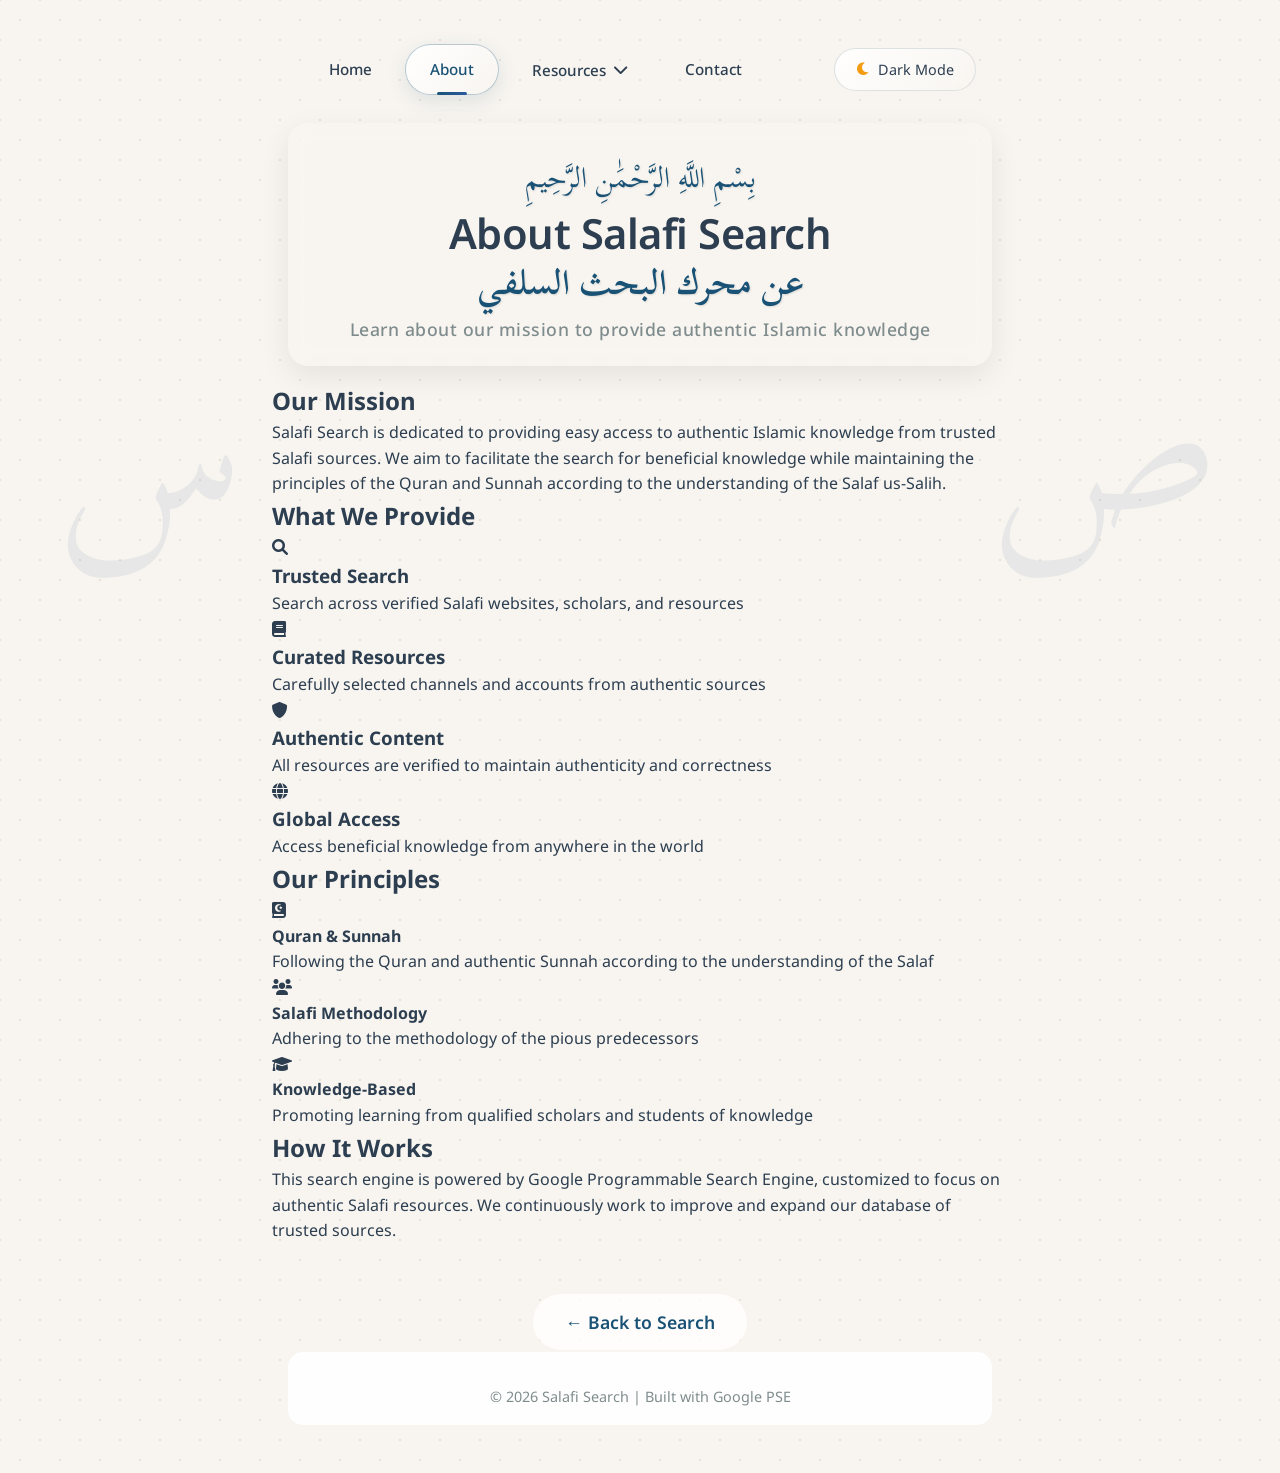
==== commit 70a75326: "Update about.html" ====
--- a/about.html
+++ b/about.html
@@ -4,7 +4,7 @@
 <head>
     <meta charset="UTF-8">
     <meta name="viewport" content="width=device-width, initial-scale=1.0">
-    <title>About - Salafi Search Engine</title>
+    <title>About - Salafi Search</title>
     <link rel="stylesheet" href="https://cdnjs.cloudflare.com/ajax/libs/font-awesome/6.0.0/css/all.min.css">
     <link
         href="https://fonts.googleapis.com/css2?family=Scheherazade+New:wght@400;700&family=Noto+Sans:ital,wght@0,400;0,600;1,400&display=swap"
@@ -13,6 +13,7 @@
 </head>
 
 <body>
+<body class="about-body"></body>
     <div class="container">
         <!-- Navigation Bar -->
         <nav class="navbar">
@@ -71,7 +72,7 @@
             <div class="about-content">
                 <div class="about-section">
                     <h2>Our Mission</h2>
-                    <p>Salafi Search Engine is dedicated to providing easy access to authentic Islamic knowledge from
+                    <p>Salafi Search is dedicated to providing easy access to authentic Islamic knowledge from
                         trusted Salafi sources. We aim to facilitate the search for beneficial knowledge while
                         maintaining the principles of the Quran and Sunnah according to the understanding of the Salaf
                         us-Salih.</p>
@@ -132,7 +133,7 @@
                 </div>
 
                 <div class="about-section">
-                    <h2>Technical Information</h2>
+                    <h2>How It Works</h2>
                     <p>This search engine is powered by Google Programmable Search Engine, customized to focus on
                         authentic Salafi resources. We continuously work to improve and expand our database of trusted
                         sources.</p>
@@ -146,7 +147,7 @@
 
         <!-- Footer -->
         <footer class="footer">
-            <p>&copy; 2025 Salafi Search Engine | Built with Google PSE</p>
+            <p>&copy; 2026 Salafi Search | Built with Google PSE</p>
         </footer>
     </div>
 
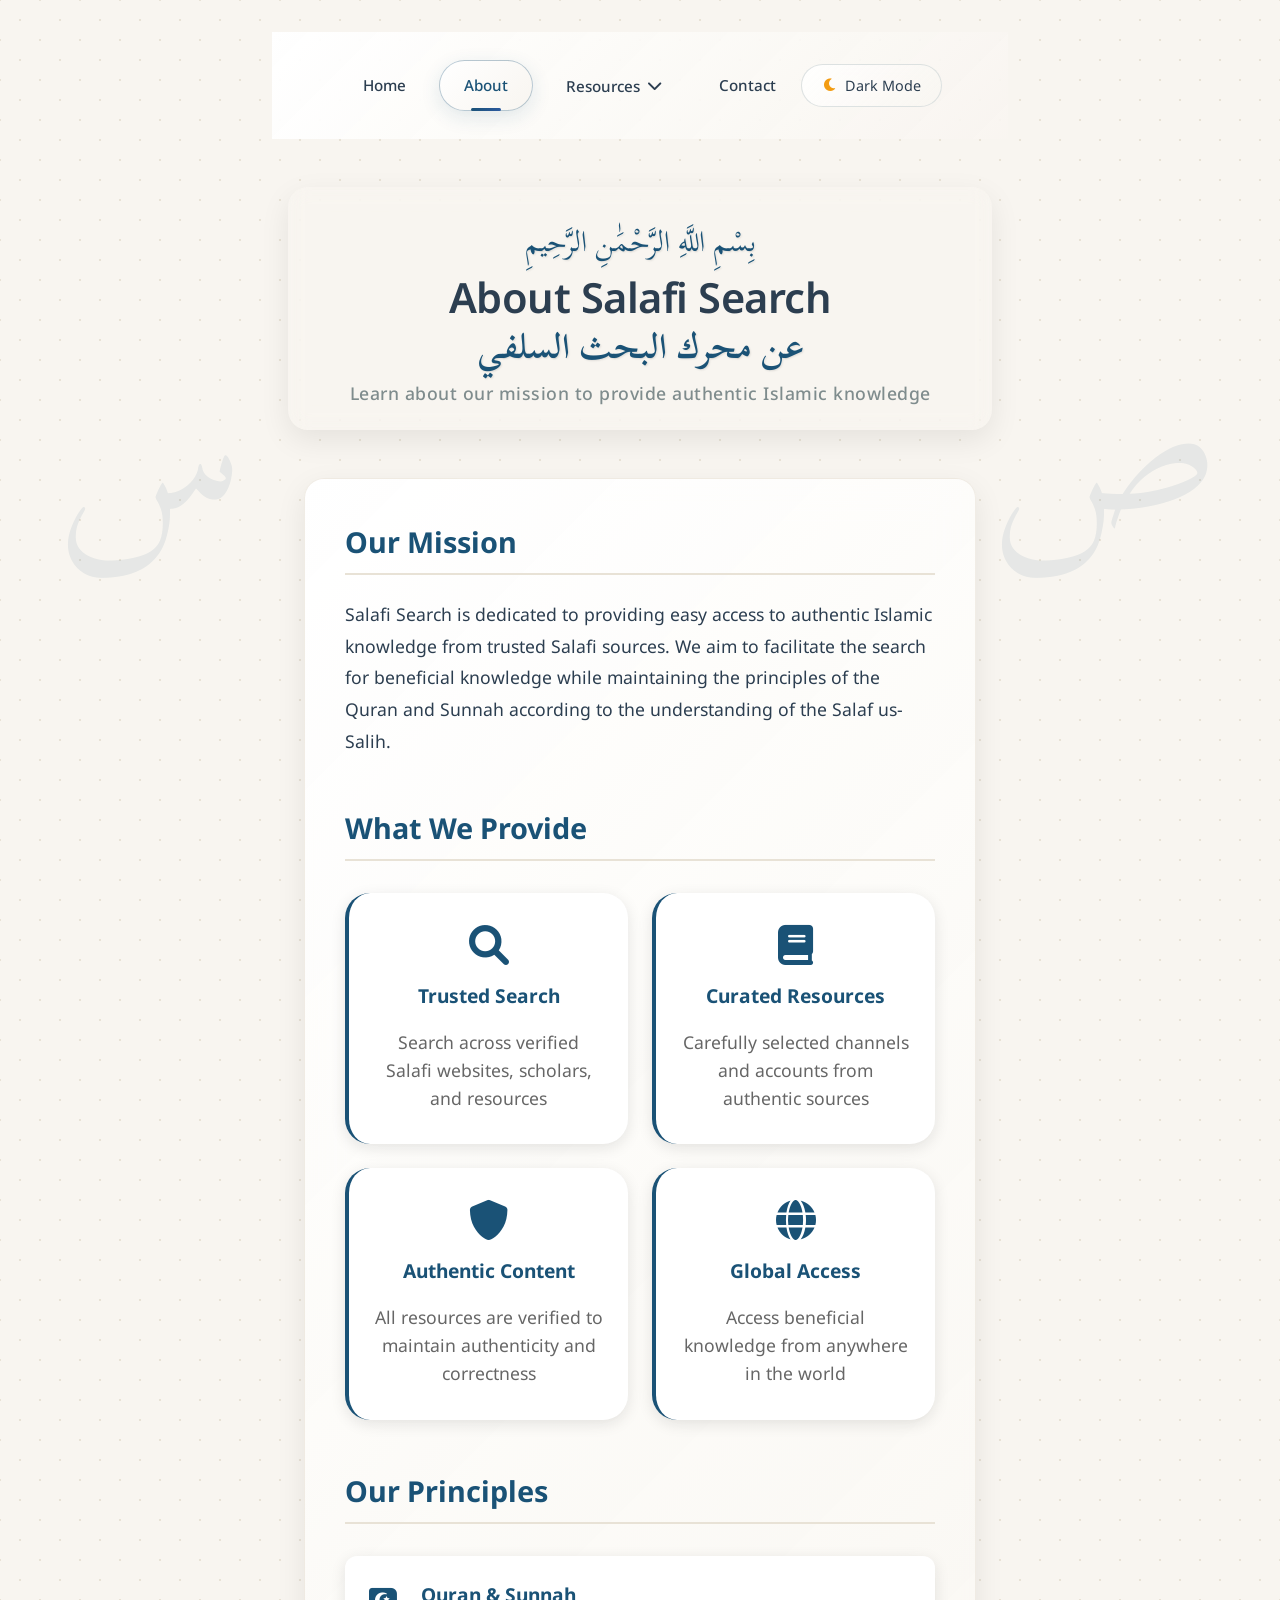
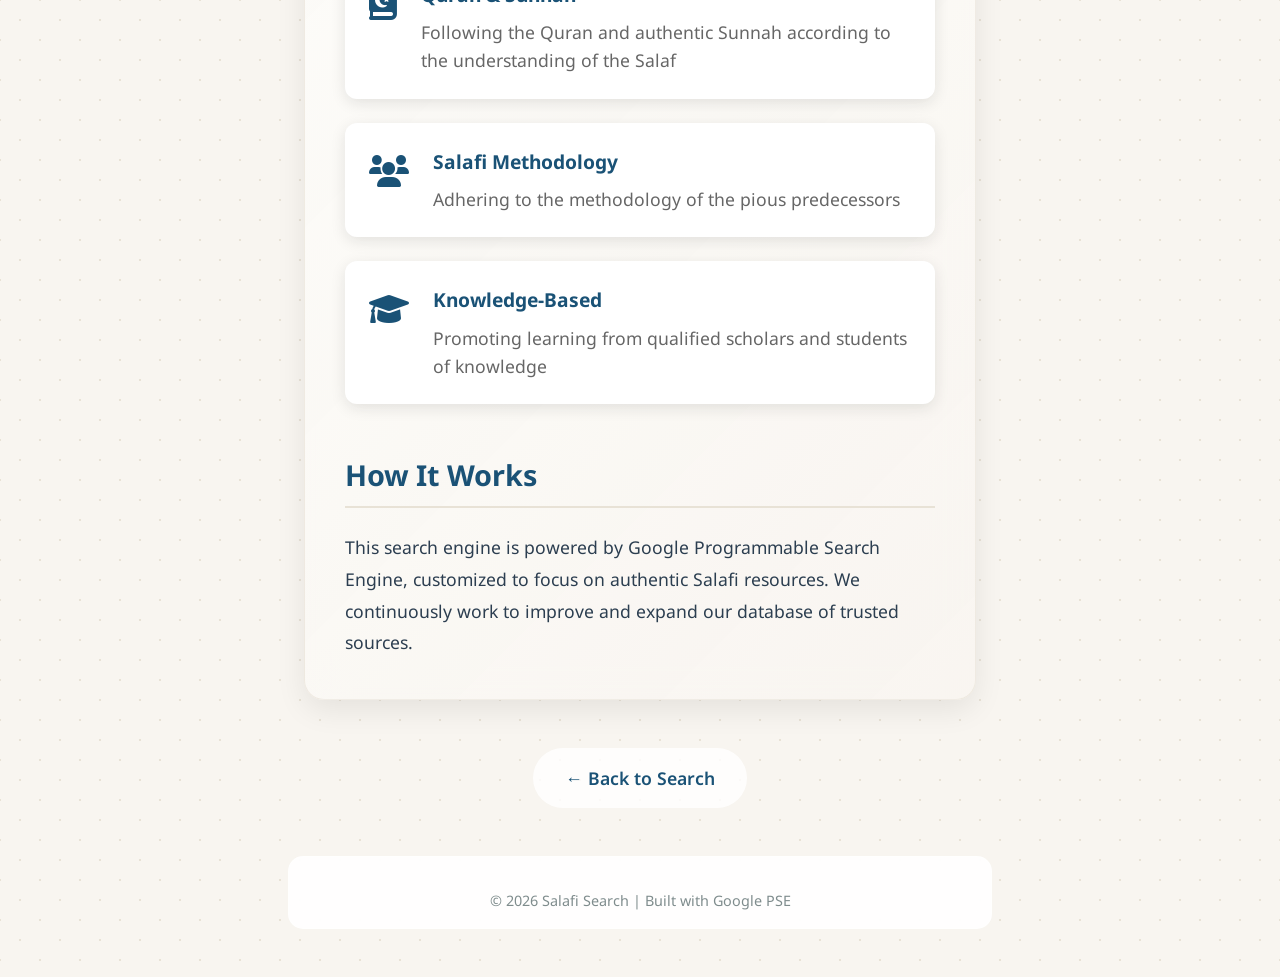
==== commit 9925689d: "Update about.html" ====
--- a/about.html
+++ b/about.html
@@ -2,6 +2,7 @@
 <html lang="en">
 
 <head>
+    <link rel="icon" type="image/png" href="salafisearchfavicon.png">
     <meta charset="UTF-8">
     <meta name="viewport" content="width=device-width, initial-scale=1.0">
     <title>About - Salafi Search</title>
--- a/style.css
+++ b/style.css
@@ -1,396 +1,400 @@
 * {
-margin: 0;
-padding: 0;
-box-sizing: border-box;
+    margin: 0;
+    padding: 0;
+    box-sizing: border-box;
 }
 
 body {
-font-family: 'Noto Sans', sans-serif;
-background: #f8f5f0;
-color: #2c3e50;
-line-height: 1.6;
-min-height: 100vh;
-background-image:
-radial-gradient(#e8e2d6 1px, transparent 1px),
-radial-gradient(#e8e2d6 1px, transparent 1px);
-background-size: 40px 40px;
-background-position: 0 0, 20px 20px;
+    font-family: 'Noto Sans', sans-serif;
+    background: #f8f5f0;
+    color: #2c3e50;
+    line-height: 1.6;
+    min-height: 100vh;
+    background-image:
+        radial-gradient(#e8e2d6 1px, transparent 1px),
+        radial-gradient(#e8e2d6 1px, transparent 1px);
+    background-size: 40px 40px;
+    background-position: 0 0, 20px 20px;
 }
 
 .container {
-max-width: 800px;
-margin: 0 auto;
-padding: 2rem;
-min-height: 100vh;
-display: flex;
-flex-direction: column;
+    max-width: 800px;
+    margin: 0 auto;
+    padding: 2rem;
+    min-height: 100vh;
+    display: flex;
+    flex-direction: column;
 }
 
 /* Header Styles */
 .header {
-text-align: center;
-padding: 3rem 0 2rem 0;
+    text-align: center;
+    padding: 3rem 0 2rem 0;
 }
 
 .bismillah {
-font-family: 'Scheherazade New', serif;
-font-size: 2.2rem;
-color: #1a5276;
-margin-bottom: 1.2rem;
-text-shadow: 1px 1px 2px rgba(0,0,0,0.1);
+    font-family: 'Scheherazade New', serif;
+    font-size: 2.2rem;
+    color: #1a5276;
+    margin-bottom: 1.2rem;
+    text-shadow: 1px 1px 2px rgba(0, 0, 0, 0.1);
 }
 
 .title {
-font-size: 2.4rem;
-font-weight: 400;
-color: #2c3e50;
-margin-bottom: 0.3rem;
-letter-spacing: -0.5px;
-line-height: 1.2;
+    font-size: 2.4rem;
+    font-weight: 400;
+    color: #2c3e50;
+    margin-bottom: 0.3rem;
+    letter-spacing: -0.5px;
+    line-height: 1.2;
 }
 
 .subtitle {
-font-size: 1.1rem;
-color: #7f8c8d;
-font-weight: 400;
-line-height: 1.4;
+    font-size: 1.1rem;
+    color: #7f8c8d;
+    font-weight: 400;
+    line-height: 1.4;
 }
 
 /* Search Section */
 .search-section {
-flex: 1;
-display: flex;
-flex-direction: column;
-justify-content: center;
-align-items: center;
-padding: 2rem 0;
+    flex: 1;
+    display: flex;
+    flex-direction: column;
+    justify-content: center;
+    align-items: center;
+    padding: 2rem 0;
 }
 
 .search-container {
-width: 100%;
-max-width: 600px;
+    width: 100%;
+    max-width: 600px;
 }
 
 .search-box {
-position: relative;
-margin-bottom: 2rem;
+    position: relative;
+    margin-bottom: 2rem;
 }
 
 .search-box i {
-position: absolute;
-left: 1.5rem;
-top: 50%;
-transform: translateY(-50%);
-color: #95a5a6;
-font-size: 1.2rem;
+    position: absolute;
+    left: 1.5rem;
+    top: 50%;
+    transform: translateY(-50%);
+    color: #95a5a6;
+    font-size: 1.2rem;
 }
 
 .search-input {
-width: 100%;
-padding: 1.2rem 1.2rem 1.2rem 3.5rem;
-font-size: 1.1rem;
-border: 2px solid #d5dbdb;
-border-radius: 50px;
-background: white;
-outline: none;
-transition: all 0.3s ease;
-box-shadow: 0 4px 6px rgba(0, 0, 0, 0.05);
+    width: 100%;
+    padding: 1.2rem 1.2rem 1.2rem 3.5rem;
+    font-size: 1.1rem;
+    border: 2px solid #d5dbdb;
+    border-radius: 50px;
+    background: white;
+    outline: none;
+    transition: all 0.3s ease;
+    box-shadow: 0 4px 6px rgba(0, 0, 0, 0.05);
 }
 
 .search-input:focus {
-border-color: #3498db;
-box-shadow: 0 6px 12px rgba(52, 152, 219, 0.15);
+    border-color: #3498db;
+    box-shadow: 0 6px 12px rgba(52, 152, 219, 0.15);
 }
 
 .search-buttons {
-display: flex;
-gap: 1rem;
-justify-content: center;
-flex-wrap: wrap;
-}
-
-.search-btn, .feeling-lucky {
-padding: 0.8rem 2rem;
-font-size: 1rem;
-border: none;
-border-radius: 50px;
-cursor: pointer;
-transition: all 0.3s ease;
-font-weight: 600;
+    display: flex;
+    gap: 1rem;
+    justify-content: center;
+    flex-wrap: wrap;
+}
+
+.search-btn,
+.feeling-lucky {
+    padding: 0.8rem 2rem;
+    font-size: 1rem;
+    border: none;
+    border-radius: 50px;
+    cursor: pointer;
+    transition: all 0.3s ease;
+    font-weight: 600;
 }
 
 .search-btn {
-background: #2c5aa0;
-color: white;
-box-shadow: 0 4px 8px rgba(44, 90, 160, 0.2);
+    background: #2c5aa0;
+    color: white;
+    box-shadow: 0 4px 8px rgba(44, 90, 160, 0.2);
 }
 
 .search-btn:hover {
-background: #1e3a8a;
-transform: translateY(-2px);
-box-shadow: 0 6px 12px rgba(44, 90, 160, 0.3);
+    background: #1e3a8a;
+    transform: translateY(-2px);
+    box-shadow: 0 6px 12px rgba(44, 90, 160, 0.3);
 }
 
 .feeling-lucky {
-background: #27ae60;
-color: white;
-box-shadow: 0 4px 8px rgba(39, 174, 96, 0.2);
+    background: #27ae60;
+    color: white;
+    box-shadow: 0 4px 8px rgba(39, 174, 96, 0.2);
 }
 
 .feeling-lucky:hover {
-background: #219653;
-transform: translateY(-2px);
-box-shadow: 0 6px 12px rgba(39, 174, 96, 0.3);
+    background: #219653;
+    transform: translateY(-2px);
+    box-shadow: 0 6px 12px rgba(39, 174, 96, 0.3);
 }
 
 .enhanced-by {
-margin-top: 3rem;
-text-align: center;
+    margin-top: 3rem;
+    text-align: center;
 }
 
 .enhanced-by span {
-background: #f1f2f6;
-padding: 0.5rem 1.5rem;
-border-radius: 20px;
-color: #5f6368;
-font-size: 0.9rem;
-border: 1px solid #dfe1e5;
+    background: #f1f2f6;
+    padding: 0.5rem 1.5rem;
+    border-radius: 20px;
+    color: #5f6368;
+    font-size: 0.9rem;
+    border: 1px solid #dfe1e5;
 }
 
 /* Footer */
 .footer {
-text-align: center;
-padding: 2rem 0 1rem 0;
-color: #7f8c8d;
-font-size: 0.9rem;
-border-top: 1px solid #e8e2d6;
-margin-top: 2rem;
+    text-align: center;
+    padding: 2rem 0 1rem 0;
+    color: #7f8c8d;
+    font-size: 0.9rem;
+    border-top: 1px solid #e8e2d6;
+    margin-top: 2rem;
 }
 
 /* Responsive */
 @media (max-width: 768px) {
-.container {
-padding: 1rem;
-}
-
-.title {
-font-size: 2.2rem;
-}
-
-.bismillah {
-font-size: 2rem;
-}
-
-.search-buttons {
-flex-direction: column;
-align-items: center;
-}
-
-.search-btn, .feeling-lucky {
-width: 100%;
-max-width: 300px;
-}
-}
+    .container {
+        padding: 1rem;
+    }
+
+    .title {
+        font-size: 2.2rem;
+    }
+
+    .bismillah {
+        font-size: 2rem;
+    }
+
+    .search-buttons {
+        flex-direction: column;
+        align-items: center;
+    }
+
+    .search-btn,
+    .feeling-lucky {
+        width: 100%;
+        max-width: 300px;
+    }
+}
+
 /* === GOOGLE CSE STYLING === */
 .gcse-search {
-width: 100%;
-max-width: 600px;
-margin: 0 auto 2rem auto;
+    width: 100%;
+    max-width: 600px;
+    margin: 0 auto 2rem auto;
 }
 
 /* Google CSE Search Box */
 .gsc-control-cse {
-background: transparent !important;
-border: none !important;
-padding: 0 !important;
+    background: transparent !important;
+    border: none !important;
+    padding: 0 !important;
 }
 
 .gsc-input-box {
-border: 2px solid #d5dbdb !important;
-border-radius: 50px !important;
-background: white !important;
-padding: 0.5rem 1rem !important;
-transition: all 0.3s ease !important;
+    border: 2px solid #d5dbdb !important;
+    border-radius: 50px !important;
+    background: white !important;
+    padding: 0.5rem 1rem !important;
+    transition: all 0.3s ease !important;
 }
 
 .gsc-input-box:hover,
 .gsc-input-box-focus {
-border-color: #3498db !important;
-box-shadow: 0 6px 12px rgba(52, 152, 219, 0.15) !important;
+    border-color: #3498db !important;
+    box-shadow: 0 6px 12px rgba(52, 152, 219, 0.15) !important;
 }
 
 .gsc-input input {
-padding: 0.5rem 0 !important;
-font-size: 1.1rem !important;
-font-family: 'Noto Sans', sans-serif !important;
-color: #2c3e50 !important;
-background: transparent !important;
+    padding: 0.5rem 0 !important;
+    font-size: 1.1rem !important;
+    font-family: 'Noto Sans', sans-serif !important;
+    color: #2c3e50 !important;
+    background: transparent !important;
 }
 
 .gsc-input input::placeholder {
-color: #95a5a6 !important;
+    color: #95a5a6 !important;
 }
 
 /* Google CSE Results - LIGHT MODE */
 .gsc-results {
-background: white !important;
-border: 1px solid #e2e8f0 !important;
-border-radius: 12px !important;
-margin-top: 1rem !important;
-padding: 1rem !important;
+    background: white !important;
+    border: 1px solid #e2e8f0 !important;
+    border-radius: 12px !important;
+    margin-top: 1rem !important;
+    padding: 1rem !important;
 }
 
 .gsc-webResult.gsc-result {
-background: white !important;
-border-bottom: 1px solid #e2e8f0 !important;
-padding: 1rem 0 !important;
+    background: white !important;
+    border-bottom: 1px solid #e2e8f0 !important;
+    padding: 1rem 0 !important;
 }
 
 .gsc-webResult.gsc-result:hover {
-background: #f8f9fa !important;
+    background: #f8f9fa !important;
 }
 
 .gs-webResult .gs-title,
 .gs-webResult .gs-title * {
-color: #1a0dab !important;
-text-decoration: none !important;
+    color: #1a0dab !important;
+    text-decoration: none !important;
 }
 
 .gs-webResult .gs-title:hover,
 .gs-webResult .gs-title:hover * {
-text-decoration: underline !important;
+    text-decoration: underline !important;
 }
 
 .gs-webResult .gs-snippet {
-color: #4a5568 !important;
+    color: #4a5568 !important;
 }
 
 .gs-webResult .gs-visibleUrl {
-color: #006621 !important;
+    color: #006621 !important;
 }
 
 /* Google CSE Results - DARK MODE */
 body.dark-mode .gsc-results {
-background: #1f2937 !important;
-border-color: #374151 !important;
+    background: #1f2937 !important;
+    border-color: #374151 !important;
 }
 
 body.dark-mode .gsc-webResult.gsc-result {
-background: #1f2937 !important;
-border-bottom-color: #374151 !important;
+    background: #1f2937 !important;
+    border-bottom-color: #374151 !important;
 }
 
 body.dark-mode .gsc-webResult.gsc-result:hover {
-background: #374151 !important;
+    background: #374151 !important;
 }
 
 body.dark-mode .gs-webResult .gs-title,
 body.dark-mode .gs-webResult .gs-title * {
-color: #60a5fa !important;
+    color: #60a5fa !important;
 }
 
 body.dark-mode .gs-webResult .gs-snippet {
-color: #d1d5db !important;
+    color: #d1d5db !important;
 }
 
 body.dark-mode .gs-webResult .gs-visibleUrl {
-color: #10b981 !important;
+    color: #10b981 !important;
 }
 
 
 .toggle-btn:hover {
-border-color: #3498db;
-transform: translateY(-2px);
-box-shadow: 0 4px 8px rgba(0, 0, 0, 0.1);
+    border-color: #3498db;
+    transform: translateY(-2px);
+    box-shadow: 0 4px 8px rgba(0, 0, 0, 0.1);
 }
 
 .toggle-btn i {
-color: #f39c12;
+    color: #f39c12;
 }
 
 /* Dark Mode Styles */
 body.dark-mode {
-background: #1a1a1a;
-color: #e0e0e0;
-background-image:
-radial-gradient(#2d3748 1px, transparent 1px),
-radial-gradient(#2d3748 1px, transparent 1px);
+    background: #1a1a1a;
+    color: #e0e0e0;
+    background-image:
+        radial-gradient(#2d3748 1px, transparent 1px),
+        radial-gradient(#2d3748 1px, transparent 1px);
 }
 
 body.dark-mode .header {
-color: #e0e0e0;
+    color: #e0e0e0;
 }
 
 body.dark-mode .bismillah {
-color: #60a5fa;
+    color: #60a5fa;
 }
 
 body.dark-mode .title {
-color: #e0e0e0;
+    color: #e0e0e0;
 }
 
 body.dark-mode .subtitle {
-color: #9ca3af;
+    color: #9ca3af;
 }
 
 body.dark-mode .search-input {
-background: #2d3748;
-border-color: #4b5563;
-color: #e0e0e0;
+    background: #2d3748;
+    border-color: #4b5563;
+    color: #e0e0e0;
 }
 
 body.dark-mode .search-input::placeholder {
-color: #9ca3af;
+    color: #9ca3af;
 }
 
 body.dark-mode .search-input:focus {
-border-color: #60a5fa;
-box-shadow: 0 6px 12px rgba(96, 165, 250, 0.15);
+    border-color: #60a5fa;
+    box-shadow: 0 6px 12px rgba(96, 165, 250, 0.15);
 }
 
 body.dark-mode .enhanced-by span {
-background: #374151;
-color: #d1d5db;
-border-color: #4b5563;
+    background: #374151;
+    color: #d1d5db;
+    border-color: #4b5563;
 }
 
 body.dark-mode .footer {
-color: #9ca3af;
-border-top-color: #374151;
+    color: #9ca3af;
+    border-top-color: #374151;
 }
 
 body.dark-mode .toggle-btn {
-background: rgba(45, 55, 72, 0.9);
-border-color: #4b5563;
-color: #e0e0e0;
+    background: rgba(45, 55, 72, 0.9);
+    border-color: #4b5563;
+    color: #e0e0e0;
 }
 
 /* Dark mode for Google CSE */
 body.dark-mode .gsc-input-box {
-background: #2d3748 !important;
-border-color: #4b5563 !important;
+    background: #2d3748 !important;
+    border-color: #4b5563 !important;
 }
 
 body.dark-mode .gsc-input input {
-color: #e0e0e0 !important;
-background: transparent !important;
+    color: #e0e0e0 !important;
+    background: transparent !important;
 }
 
 body.dark-mode .gsc-input input::placeholder {
-color: #9ca3af !important;
+    color: #9ca3af !important;
 }
 
 /* Responsive */
 @media (max-width: 768px) {
-.theme-toggle {
-position: static;
-margin-top: 1rem;
-}
-
-.toggle-btn {
-margin: 0 auto;
-}
-}
+    .theme-toggle {
+        position: static;
+        margin-top: 1rem;
+    }
+
+    .toggle-btn {
+        margin: 0 auto;
+    }
+}
+
 /* Nuclear Dark Mode for Google CSE - Forces everything dark */
 body.dark-mode .gsc-results,
 body.dark-mode .gsc-results *,
@@ -400,33 +404,33 @@
 body.dark-mode .gs-result *,
 body.dark-mode .gsc-webResult,
 body.dark-mode .gsc-webResult * {
-background: #1f2937 !important;
-color: #e0e0e0 !important;
-border: none !important;
-box-shadow: none !important;
+    background: #1f2937 !important;
+    color: #e0e0e0 !important;
+    border: none !important;
+    box-shadow: none !important;
 }
 
 /* Fix the main results container */
 body.dark-mode .gsc-results {
-background: #1f2937 !important;
-border: 1px solid #374151 !important;
-border-radius: 12px !important;
-padding: 1rem !important;
+    background: #1f2937 !important;
+    border: 1px solid #374151 !important;
+    border-radius: 12px !important;
+    padding: 1rem !important;
 }
 
 /* Individual result items */
 body.dark-mode .gsc-webResult.gsc-result {
-background: transparent !important;
-border-bottom: 1px solid #374151 !important;
-padding: 1rem 0 !important;
-margin: 0 !important;
+    background: transparent !important;
+    border-bottom: 1px solid #374151 !important;
+    padding: 1rem 0 !important;
+    margin: 0 !important;
 }
 
 body.dark-mode .gsc-webResult.gsc-result:hover {
-background: #374151 !important;
-border-radius: 8px !important;
-padding: 1rem !important;
-margin: 0 -1rem !important;
+    background: #374151 !important;
+    border-radius: 8px !important;
+    padding: 1rem !important;
+    margin: 0 -1rem !important;
 }
 
 /* Remove all inner boxes and borders */
@@ -434,11 +438,11 @@
 body.dark-mode .gs-result .gs-card *,
 body.dark-mode .gsc-table-cell,
 body.dark-mode .gsc-table-cell * {
-background: transparent !important;
-border: none !important;
-box-shadow: none !important;
-padding: 0 !important;
-margin: 0 !important;
+    background: transparent !important;
+    border: none !important;
+    box-shadow: none !important;
+    padding: 0 !important;
+    margin: 0 !important;
 }
 
 /* Title styling */
@@ -446,647 +450,674 @@
 body.dark-mode .gs-webResult .gs-title *,
 body.dark-mode .gs-promotion .gs-title,
 body.dark-mode .gs-promotion .gs-title * {
-color: #60a5fa !important;
-text-decoration: none !important;
-font-size: 1.1rem !important;
-font-weight: 600 !important;
+    color: #60a5fa !important;
+    text-decoration: none !important;
+    font-size: 1.1rem !important;
+    font-weight: 600 !important;
 }
 
 body.dark-mode .gs-webResult .gs-title:hover,
 body.dark-mode .gs-webResult .gs-title:hover * {
-color: #93c5fd !important;
-text-decoration: underline !important;
+    color: #93c5fd !important;
+    text-decoration: underline !important;
 }
 
 /* Snippet and URL styling */
 body.dark-mode .gs-webResult .gs-snippet,
 body.dark-mode .gs-fileFormatType,
 body.dark-mode .gs-promotion .gs-snippet {
-color: #d1d5db !important;
-line-height: 1.5 !important;
+    color: #d1d5db !important;
+    line-height: 1.5 !important;
 }
 
 body.dark-mode .gs-webResult .gs-visibleUrl,
 body.dark-mode .gs-webResult .gs-visibleUrl * {
-color: #10b981 !important;
-font-size: 0.9rem !important;
+    color: #10b981 !important;
+    font-size: 0.9rem !important;
 }
 
 /* Dropdown suggestions */
 body.dark-mode .gsc-completion-container {
-background: #2d3748 !important;
-border: 1px solid #4b5563 !important;
-border-radius: 8px !important;
-box-shadow: 0 10px 25px rgba(0, 0, 0, 0.5) !important;
+    background: #2d3748 !important;
+    border: 1px solid #4b5563 !important;
+    border-radius: 8px !important;
+    box-shadow: 0 10px 25px rgba(0, 0, 0, 0.5) !important;
 }
 
 body.dark-mode .gsc-completion-item {
-background: #2d3748 !important;
-color: #e0e0e0 !important;
-border-bottom: 1px solid #4b5563 !important;
-padding: 0.75rem 1rem !important;
+    background: #2d3748 !important;
+    color: #e0e0e0 !important;
+    border-bottom: 1px solid #4b5563 !important;
+    padding: 0.75rem 1rem !important;
 }
 
 body.dark-mode .gsc-completion-item:hover,
 body.dark-mode .gsc-completion-selected {
-background: #3b82f6 !important;
-color: #ffffff !important;
+    background: #3b82f6 !important;
+    color: #ffffff !important;
 }
 
 /* Pagination */
 body.dark-mode .gsc-cursor-box {
-background: transparent !important;
-border-top: 1px solid #374151 !important;
-padding-top: 1rem !important;
-margin-top: 1rem !important;
+    background: transparent !important;
+    border-top: 1px solid #374151 !important;
+    padding-top: 1rem !important;
+    margin-top: 1rem !important;
 }
 
 body.dark-mode .gsc-cursor-page {
-background: #374151 !important;
-color: #60a5fa !important;
-border: 1px solid #4b5563 !important;
-border-radius: 6px !important;
-padding: 0.5rem 1rem !important;
-margin: 0 0.25rem !important;
+    background: #374151 !important;
+    color: #60a5fa !important;
+    border: 1px solid #4b5563 !important;
+    border-radius: 6px !important;
+    padding: 0.5rem 1rem !important;
+    margin: 0 0.25rem !important;
 }
 
 body.dark-mode .gsc-cursor-page:hover {
-background: #3b82f6 !important;
-color: #ffffff !important;
-border-color: #3b82f6 !important;
+    background: #3b82f6 !important;
+    color: #ffffff !important;
+    border-color: #3b82f6 !important;
 }
 
 body.dark-mode .gsc-cursor-current-page {
-background: #3b82f6 !important;
-color: #ffffff !important;
-border-color: #3b82f6 !important;
+    background: #3b82f6 !important;
+    color: #ffffff !important;
+    border-color: #3b82f6 !important;
 }
 
 /* Search info and tabs */
 body.dark-mode .gsc-result-info {
-color: #9ca3af !important;
-border-bottom: 1px solid #374151 !important;
-padding-bottom: 1rem !important;
-margin-bottom: 1rem !important;
+    color: #9ca3af !important;
+    border-bottom: 1px solid #374151 !important;
+    padding-bottom: 1rem !important;
+    margin-bottom: 1rem !important;
 }
 
 body.dark-mode .gsc-tabsArea {
-border-bottom: 1px solid #374151 !important;
-margin-bottom: 1rem !important;
+    border-bottom: 1px solid #374151 !important;
+    margin-bottom: 1rem !important;
 }
 
 body.dark-mode .gsc-tabHeader {
-color: #9ca3af !important;
-background: transparent !important;
-border: none !important;
-padding: 0.5rem 1rem !important;
-}
+    color: #9ca3af !important;
+    background: transparent !important;
+    border: none !important;
+    padding: 0.5rem 1rem !important;
+}
+
 body.dark-mode .gsc-tabHeader.gsc-tabhActive {
-color: #60a5fa !important;
-background: transparent !important;
-border-bottom: 2px solid #60a5fa !important;
-border-radius: 0 !important;
+    color: #60a5fa !important;
+    background: transparent !important;
+    border-bottom: 2px solid #60a5fa !important;
+    border-radius: 0 !important;
 }
 
 /* Remove any remaining white backgrounds and boxes */
 body.dark-mode .gsc-expansionArea,
 body.dark-mode .gsc-clear-button,
 body.dark-mode .gsc-clear-button * {
-background: transparent !important;
-border: none !important;
+    background: transparent !important;
+    border: none !important;
 }
 
 /* Force remove any inner padding/margin that creates boxes */
 body.dark-mode .gs-result .gs-no-results-result,
 body.dark-mode .gs-result .gs-error-result {
-background: transparent !important;
-border: none !important;
-padding: 1rem !important;
-}
+    background: transparent !important;
+    border: none !important;
+    padding: 1rem !important;
+}
+
 /* Alternative Elegant Arabic Title Styling */
 .arabic-title {
-font-family: 'Scheherazade New', serif;
-font-size: 1.5rem;
-color: #1a5276;
-margin-bottom: 0.8rem;
-text-shadow: 1px 1px 2px rgba(0,0,0,0.1);
-font-weight: 400;
-line-height: 1.3;
-}
+    font-family: 'Scheherazade New', serif;
+    font-size: 1.5rem;
+    color: #1a5276;
+    margin-bottom: 0.8rem;
+    text-shadow: 1px 1px 2px rgba(0, 0, 0, 0.1);
+    font-weight: 400;
+    line-height: 1.3;
+}
+
 /* Dark Mode Headings */
 body.dark-mode .bismillah {
-color: #60a5fa !important;
+    color: #60a5fa !important;
 }
 
 body.dark-mode .arabic-title {
-color: #60a5fa !important; /* Same color as Bismillah */
-}
+    color: #60a5fa !important;
+    /* Same color as Bismillah */
+}
+
 /* Dark mode for Arabic title */
 
 
 /* Adjust the main title margin to accommodate the Arabic text */
 .title {
-font-size: 2.4rem;
-font-weight: 400;
-color: #2c3e50;
-margin-bottom: 0.2rem; /* Reduced from 0.5rem */
-letter-spacing: -0.5px;
+    font-size: 2.4rem;
+    font-weight: 400;
+    color: #2c3e50;
+    margin-bottom: 0.2rem;
+    /* Reduced from 0.5rem */
+    letter-spacing: -0.5px;
 }
 
 /* Adjust subtitle margin */
 .subtitle {
-font-size: 1.1rem;
-color: #7f8c8d;
-font-weight: 400;
-margin-bottom: 0; /* Remove bottom margin if needed */
-}
+    font-size: 1.1rem;
+    color: #7f8c8d;
+    font-weight: 400;
+    margin-bottom: 0;
+    /* Remove bottom margin if needed */
+}
+
 /* Sweetness Overhaul - ADJUSTED VERSION */
 .header {
-text-align: center;
-padding: 2rem 0 1.5rem 0; /* Reduced padding to bring everything up */
-background: linear-gradient(135deg, rgba(255,255,255,0.9) 0%, rgba(248,245,240,0.8) 100%);
-backdrop-filter: blur(10px);
-border-radius: 20px;
-margin: 1rem;
-box-shadow: 0 10px 30px rgba(0,0,0,0.08);
+    text-align: center;
+    padding: 2rem 0 1.5rem 0;
+    /* Reduced padding to bring everything up */
+    background: linear-gradient(135deg, rgba(255, 255, 255, 0.9) 0%, rgba(248, 245, 240, 0.8) 100%);
+    backdrop-filter: blur(10px);
+    border-radius: 20px;
+    margin: 1rem;
+    box-shadow: 0 10px 30px rgba(0, 0, 0, 0.08);
 }
 
 .bismillah {
-font-family: 'Scheherazade New', serif;
-font-size: 1.8rem; /* Smaller - was 2.4rem */
-color: #1a5276;
-margin-bottom: 0.5rem; /* Tighter spacing */
-text-shadow: 2px 2px 4px rgba(0,0,0,0.1);
-background: linear-gradient(135deg, #1a5276, #2c5aa0);
--webkit-background-clip: text;
--webkit-text-fill-color: transparent;
-background-clip: text;
+    font-family: 'Scheherazade New', serif;
+    font-size: 1.8rem;
+    /* Smaller - was 2.4rem */
+    color: #1a5276;
+    margin-bottom: 0.5rem;
+    /* Tighter spacing */
+    text-shadow: 2px 2px 4px rgba(0, 0, 0, 0.1);
+    background: linear-gradient(135deg, #1a5276, #2c5aa0);
+    -webkit-background-clip: text;
+    -webkit-text-fill-color: transparent;
+    background-clip: text;
 }
 
 .title {
-font-size: 2.6rem;
-font-weight: 600;
-background: linear-gradient(135deg, #2c3e50, #1a5276);
--webkit-background-clip: text;
--webkit-text-fill-color: transparent;
-background-clip: text;
-margin-bottom: 0.2rem; /* Tighter spacing */
-letter-spacing: -0.5px;
+    font-size: 2.6rem;
+    font-weight: 600;
+    background: linear-gradient(135deg, #2c3e50, #1a5276);
+    -webkit-background-clip: text;
+    -webkit-text-fill-color: transparent;
+    background-clip: text;
+    margin-bottom: 0.2rem;
+    /* Tighter spacing */
+    letter-spacing: -0.5px;
 }
 
 .arabic-title {
-font-family: 'Scheherazade New', serif;
-font-size: 2.2rem; /* Bigger - was 1.8rem */
-background: linear-gradient(135deg, #1a5276, #2c5aa0);
--webkit-background-clip: text;
--webkit-text-fill-color: transparent;
-background-clip: text;
-margin-bottom: 0.8rem; /* Adjusted spacing */
-font-weight: 600;
-line-height: 1.2;
+    font-family: 'Scheherazade New', serif;
+    font-size: 2.2rem;
+    /* Bigger - was 1.8rem */
+    background: linear-gradient(135deg, #1a5276, #2c5aa0);
+    -webkit-background-clip: text;
+    -webkit-text-fill-color: transparent;
+    background-clip: text;
+    margin-bottom: 0.8rem;
+    /* Adjusted spacing */
+    font-weight: 600;
+    line-height: 1.2;
 }
 
 .subtitle {
-font-size: 1.1rem;
-color: #7f8c8d;
-font-weight: 500;
-letter-spacing: 0.5px;
-margin-top: 0.5rem;
+    font-size: 1.1rem;
+    color: #7f8c8d;
+    font-weight: 500;
+    letter-spacing: 0.5px;
+    margin-top: 0.5rem;
 }
 
 /* Enhanced Search Box */
 .search-container {
-background: rgba(255,255,255,0.95);
-backdrop-filter: blur(10px);
-border-radius: 20px;
-padding: 2.5rem;
-box-shadow: 0 15px 35px rgba(0,0,0,0.1);
-border: 1px solid rgba(255,255,255,0.2);
+    background: rgba(255, 255, 255, 0.95);
+    backdrop-filter: blur(10px);
+    border-radius: 20px;
+    padding: 2.5rem;
+    box-shadow: 0 15px 35px rgba(0, 0, 0, 0.1);
+    border: 1px solid rgba(255, 255, 255, 0.2);
 }
 
 .search-box {
-box-shadow: 0 8px 25px rgba(0,0,0,0.1);
-transition: all 0.3s cubic-bezier(0.4, 0, 0.2, 1);
-border: 2px solid transparent;
-background: linear-gradient(white, white) padding-box,
-linear-gradient(135deg, #667eea 0%, #764ba2 100%) border-box;
+    box-shadow: 0 8px 25px rgba(0, 0, 0, 0.1);
+    transition: all 0.3s cubic-bezier(0.4, 0, 0.2, 1);
+    border: 2px solid transparent;
+    background: linear-gradient(white, white) padding-box,
+        linear-gradient(135deg, #667eea 0%, #764ba2 100%) border-box;
 }
 
 .search-box:focus-within {
-transform: translateY(-3px);
-box-shadow: 0 15px 40px rgba(102, 126, 234, 0.2);
+    transform: translateY(-3px);
+    box-shadow: 0 15px 40px rgba(102, 126, 234, 0.2);
 }
 
 /* Enhanced Buttons */
-.search-btn, .feeling-lucky {
-background: linear-gradient(135deg, #667eea 0%, #764ba2 100%);
-box-shadow: 0 6px 20px rgba(102, 126, 234, 0.3);
-transition: all 0.3s cubic-bezier(0.4, 0, 0.2, 1);
-border: none;
-}
-
-.search-btn:hover, .feeling-lucky:hover {
-transform: translateY(-2px);
-box-shadow: 0 10px 25px rgba(102, 126, 234, 0.4);
+.search-btn,
+.feeling-lucky {
+    background: linear-gradient(135deg, #667eea 0%, #764ba2 100%);
+    box-shadow: 0 6px 20px rgba(102, 126, 234, 0.3);
+    transition: all 0.3s cubic-bezier(0.4, 0, 0.2, 1);
+    border: none;
+}
+
+.search-btn:hover,
+.feeling-lucky:hover {
+    transform: translateY(-2px);
+    box-shadow: 0 10px 25px rgba(102, 126, 234, 0.4);
 }
 
 /* Enhanced Footer */
 .footer {
-background: rgba(255,255,255,0.9);
-backdrop-filter: blur(10px);
-border-radius: 15px;
-margin: 1rem;
-border: 1px solid rgba(255,255,255,0.2);
+    background: rgba(255, 255, 255, 0.9);
+    backdrop-filter: blur(10px);
+    border-radius: 15px;
+    margin: 1rem;
+    border: 1px solid rgba(255, 255, 255, 0.2);
 }
 
 /* Dark Mode Sweetness */
 body.dark-mode .header {
-background: linear-gradient(135deg, rgba(30,41,59,0.9) 0%, rgba(15,23,42,0.8) 100%);
+    background: linear-gradient(135deg, rgba(30, 41, 59, 0.9) 0%, rgba(15, 23, 42, 0.8) 100%);
 }
 
 body.dark-mode .search-container {
-background: rgba(30,41,59,0.95);
+    background: rgba(30, 41, 59, 0.95);
 }
 
 body.dark-mode .footer {
-background: rgba(30,41,59,0.9);
-}
+    background: rgba(30, 41, 59, 0.9);
+}
+
 /* Alternative - Keep some styling but fix positioning */
 .header {
-text-align: center;
-padding: 2rem 0 1.5rem 0;
-background: transparent;
-margin: 1rem;
-}
-
-.bismillah, .title, .arabic-title {
-/* Remove any background clipping that might cause issues */
-background: transparent !important;
--webkit-text-fill-color: initial !important;
-}
-
+    text-align: center;
+    padding: 2rem 0 1.5rem 0;
+    background: transparent;
+    margin: 1rem;
+}
+
+.bismillah,
+.title,
 .arabic-title {
-font-family: 'Scheherazade New', serif;
-font-size: 2.2rem;
-color: #1a5276;
-margin-bottom: 0.8rem;
-font-weight: 600;
-line-height: 1.3; /* Ensure proper line height */
-padding: 0; /* Remove any padding */
+    /* Remove any background clipping that might cause issues */
+    background: transparent !important;
+    -webkit-text-fill-color: initial !important;
+}
+
+.arabic-title {
+    font-family: 'Scheherazade New', serif;
+    font-size: 2.2rem;
+    color: #1a5276;
+    margin-bottom: 0.8rem;
+    font-weight: 600;
+    line-height: 1.3;
+    /* Ensure proper line height */
+    padding: 0;
+    /* Remove any padding */
 }
 
 /* Make sure the search container has proper spacing */
 .search-container {
-margin-top: 1rem; /* Add space between header and search */
-}
+    margin-top: 1rem;
+    /* Add space between header and search */
+}
+
 /* Dark Mode Colors - Dark Blue/Navy Theme */
 
 
 body::before {
-content: "س";
-font-family: 'Scheherazade New', serif;
-font-size: 12rem;
-position: fixed;
-left: 5%;
-top: 50%;
-transform: translateY(-50%);
-opacity: 0.08;
-z-index: -1;
-color: #1a5276;
+    content: "س";
+    font-family: 'Scheherazade New', serif;
+    font-size: 12rem;
+    position: fixed;
+    left: 5%;
+    top: 50%;
+    transform: translateY(-50%);
+    opacity: 0.08;
+    z-index: -1;
+    color: #1a5276;
 }
 
 body::after {
-content: "ص";
-font-family: 'Scheherazade New', serif;
-font-size: 12rem;
-position: fixed;
-right: 5%;
-top: 50%;
-transform: translateY(-50%);
-opacity: 0.08;
-z-index: -1;
-color: #1a5276;
+    content: "ص";
+    font-family: 'Scheherazade New', serif;
+    font-size: 12rem;
+    position: fixed;
+    right: 5%;
+    top: 50%;
+    transform: translateY(-50%);
+    opacity: 0.08;
+    z-index: -1;
+    color: #1a5276;
 }
 
 /* Dark Mode */
 body.dark-mode::before,
 body.dark-mode::after {
-color: #1e40af;
-opacity: 0.05;
+    color: #1e40af;
+    opacity: 0.05;
 }
 
 
 /* Dark Mode - Much more visible */
 body.dark-mode::before,
 body.dark-mode::after {
-color: #3b82f6; /* Brighter blue */
-opacity: 0.1; /* Much more visible */
-}
+    color: #3b82f6;
+    /* Brighter blue */
+    opacity: 0.1;
+    /* Much more visible */
+}
+
 /* Mobile Responsiveness Fixes */
 @media (max-width: 768px) {
-.container {
-padding: 0.5rem;
-margin: 0.5rem;
-}
-
-.header {
-padding: 1.5rem 0 1rem 0;
-margin: 0.5rem;
-}
-
-.bismillah {
-font-size: 1.4rem;
-margin-bottom: 0.3rem;
-}
-
-.title {
-font-size: 1.8rem;
-margin-bottom: 0.1rem;
-}
-
-.arabic-title {
-font-size: 1.6rem;
-margin-bottom: 0.5rem;
-}
-
-.subtitle {
-font-size: 0.95rem;
-padding: 0 1rem;
-}
-
-
-/* Search section mobile fixes */
-.search-section {
-padding: 1rem 0;
-}
-
-.search-container {
-padding: 1.5rem;
-margin: 0.5rem;
-}
-
-.search-input {
-font-size: 1rem;
-padding: 1rem 1rem 1rem 3rem;
-}
-
-.search-buttons {
-flex-direction: column;
-gap: 0.5rem;
-}
-
-.search-btn, .feeling-lucky {
-width: 100%;
-padding: 0.9rem 2rem;
-}
-
-/* Theme toggle mobile */
-.theme-toggle {
-position: static;
-margin: 1rem auto 0 auto;
-display: flex;
-justify-content: center;
-}
-
-.toggle-btn {
-margin: 0 auto;
-}
-
-/* Hide background calligraphy on mobile */
-body::before,
-body::after {
-display: none;
-}
-
-/* Google CSE mobile fixes */
-.gsc-input-box {
-padding: 0.5rem !important;
-}
-
-.gsc-input input {
-font-size: 1rem !important;
-padding: 0.5rem 0 !important;
-}
+    .container {
+        padding: 0.5rem;
+        margin: 0.5rem;
+    }
+
+    .header {
+        padding: 1.5rem 0 1rem 0;
+        margin: 0.5rem;
+    }
+
+    .bismillah {
+        font-size: 1.4rem;
+        margin-bottom: 0.3rem;
+    }
+
+    .title {
+        font-size: 1.8rem;
+        margin-bottom: 0.1rem;
+    }
+
+    .arabic-title {
+        font-size: 1.6rem;
+        margin-bottom: 0.5rem;
+    }
+
+    .subtitle {
+        font-size: 0.95rem;
+        padding: 0 1rem;
+    }
+
+
+    /* Search section mobile fixes */
+    .search-section {
+        padding: 1rem 0;
+    }
+
+    .search-container {
+        padding: 1.5rem;
+        margin: 0.5rem;
+    }
+
+    .search-input {
+        font-size: 1rem;
+        padding: 1rem 1rem 1rem 3rem;
+    }
+
+    .search-buttons {
+        flex-direction: column;
+        gap: 0.5rem;
+    }
+
+    .search-btn,
+    .feeling-lucky {
+        width: 100%;
+        padding: 0.9rem 2rem;
+    }
+
+    /* Theme toggle mobile */
+    .theme-toggle {
+        position: static;
+        margin: 1rem auto 0 auto;
+        display: flex;
+        justify-content: center;
+    }
+
+    .toggle-btn {
+        margin: 0 auto;
+    }
+
+    /* Hide background calligraphy on mobile */
+    body::before,
+    body::after {
+        display: none;
+    }
+
+    /* Google CSE mobile fixes */
+    .gsc-input-box {
+        padding: 0.5rem !important;
+    }
+
+    .gsc-input input {
+        font-size: 1rem !important;
+        padding: 0.5rem 0 !important;
+    }
 }
 
 @media (max-width: 480px) {
-.bismillah {
-font-size: 1.2rem;
-}
-
-.title {
-font-size: 1.5rem;
-}
-
-.arabic-title {
-font-size: 1.3rem;
-}
-
-.search-container {
-padding: 1rem;
-}
-
-.search-input {
-padding: 0.8rem 0.8rem 0.8rem 2.5rem;
-}
-
-.search-box i {
-left: 1rem;
-font-size: 1rem;
-}
-}
-* Elegant Navigation Bar */
-.navbar {
-background: linear-gradient(135deg, rgba(255,255,255,0.95) 0%, rgba(248,245,240,0.9) 100%);
-backdrop-filter: blur(25px);
-border-bottom: 1px solid rgba(232, 226, 214, 0.6);
-padding: 0;
-position: sticky;
-top: 0;
-z-index: 1000;
-box-shadow: 0 4px 30px rgba(0,0,0,0.08);
+    .bismillah {
+        font-size: 1.2rem;
+    }
+
+    .title {
+        font-size: 1.5rem;
+    }
+
+    .arabic-title {
+        font-size: 1.3rem;
+    }
+
+    .search-container {
+        padding: 1rem;
+    }
+
+    .search-input {
+        padding: 0.8rem 0.8rem 0.8rem 2.5rem;
+    }
+
+    .search-box i {
+        left: 1rem;
+        font-size: 1rem;
+    }
+}
+
+* Elegant Navigation Bar */ .navbar {
+    background: linear-gradient(135deg, rgba(255, 255, 255, 0.95) 0%, rgba(248, 245, 240, 0.9) 100%);
+    backdrop-filter: blur(25px);
+    border-bottom: 1px solid rgba(232, 226, 214, 0.6);
+    padding: 0;
+    position: sticky;
+    top: 0;
+    z-index: 1000;
+    box-shadow: 0 4px 30px rgba(0, 0, 0, 0.08);
 }
 
 .nav-container {
-max-width: 1200px;
-margin: 0 auto;
-padding: 0 2rem;
-display: flex;
-justify-content: space-between;
-align-items: center;
-height: 75px;
+    max-width: 1200px;
+    margin: 0 auto;
+    padding: 0 2rem;
+    display: flex;
+    justify-content: space-between;
+    align-items: center;
+    height: 75px;
 }
 
 .nav-links {
-display: flex;
-align-items: center;
-gap: 0.5rem;
+    display: flex;
+    align-items: center;
+    gap: 0.5rem;
 }
 
 .nav-link {
-text-decoration: none;
-color: #2c3e50;
-font-weight: 500;
-padding: 0.8rem 1.5rem;
-border-radius: 50px;
-transition: all 0.4s cubic-bezier(0.25, 0.46, 0.45, 0.94);
-position: relative;
-font-size: 0.95rem;
-border: 1px solid transparent;
+    text-decoration: none;
+    color: #2c3e50;
+    font-weight: 500;
+    padding: 0.8rem 1.5rem;
+    border-radius: 50px;
+    transition: all 0.4s cubic-bezier(0.25, 0.46, 0.45, 0.94);
+    position: relative;
+    font-size: 0.95rem;
+    border: 1px solid transparent;
 }
 
 .nav-link:hover {
-color: #1a5276;
-background: rgba(255,255,255,0.7);
-border: 1px solid rgba(26, 82, 118, 0.2);
-transform: translateY(-2px);
-box-shadow: 0 8px 25px rgba(26, 82, 118, 0.15);
+    color: #1a5276;
+    background: rgba(255, 255, 255, 0.7);
+    border: 1px solid rgba(26, 82, 118, 0.2);
+    transform: translateY(-2px);
+    box-shadow: 0 8px 25px rgba(26, 82, 118, 0.15);
 }
 
 .nav-link.active {
-color: #1a5276;
-background: linear-gradient(135deg, #ffffff, #f8f5f0);
-border: 1px solid rgba(26, 82, 118, 0.3);
-box-shadow: 0 6px 20px rgba(26, 82, 118, 0.12);
+    color: #1a5276;
+    background: linear-gradient(135deg, #ffffff, #f8f5f0);
+    border: 1px solid rgba(26, 82, 118, 0.3);
+    box-shadow: 0 6px 20px rgba(26, 82, 118, 0.12);
 }
 
 .nav-link.active::before {
-content: '';
-position: absolute;
-bottom: -1px;
-left: 50%;
-transform: translateX(-50%);
-width: 30px;
-height: 3px;
-background: linear-gradient(135deg, #1a5276, #2c5aa0);
-border-radius: 3px;
+    content: '';
+    position: absolute;
+    bottom: -1px;
+    left: 50%;
+    transform: translateX(-50%);
+    width: 30px;
+    height: 3px;
+    background: linear-gradient(135deg, #1a5276, #2c5aa0);
+    border-radius: 3px;
 }
 
 /* Elegant Resources Dropdown */
 .resources-dropdown {
-position: relative;
+    position: relative;
 }
 
 .resources-btn {
-background: none;
-border: 1px solid transparent;
-color: #2c3e50;
-font-family: 'Noto Sans', sans-serif;
-font-size: 0.95rem;
-font-weight: 500;
-padding: 0.8rem 1.5rem;
-cursor: pointer;
-border-radius: 50px;
-transition: all 0.4s cubic-bezier(0.25, 0.46, 0.45, 0.94);
-display: flex;
-align-items: center;
-gap: 0.5rem;
+    background: none;
+    border: 1px solid transparent;
+    color: #2c3e50;
+    font-family: 'Noto Sans', sans-serif;
+    font-size: 0.95rem;
+    font-weight: 500;
+    padding: 0.8rem 1.5rem;
+    cursor: pointer;
+    border-radius: 50px;
+    transition: all 0.4s cubic-bezier(0.25, 0.46, 0.45, 0.94);
+    display: flex;
+    align-items: center;
+    gap: 0.5rem;
 }
 
 .resources-btn:hover {
-color: #1a5276;
-background: rgba(255,255,255,0.7);
-border: 1px solid rgba(26, 82, 118, 0.2);
-transform: translateY(-2px);
-box-shadow: 0 8px 25px rgba(26, 82, 118, 0.15);
+    color: #1a5276;
+    background: rgba(255, 255, 255, 0.7);
+    border: 1px solid rgba(26, 82, 118, 0.2);
+    transform: translateY(-2px);
+    box-shadow: 0 8px 25px rgba(26, 82, 118, 0.15);
 }
 
 .dropdown-content {
-display: none;
-position: absolute;
-top: 100%;
-left: 0;
-background: linear-gradient(135deg, rgba(255,255,255,0.98) 0%, rgba(248,245,240,0.95) 100%);
-backdrop-filter: blur(25px);
-min-width: 250px;
-border-radius: 20px;
-box-shadow: 0 25px 50px rgba(0,0,0,0.15);
-border: 1px solid rgba(232, 226, 214, 0.5);
-z-index: 1000;
-margin-top: 0.5rem;
-padding: 0.5rem;
-opacity: 0;
-transform: translateY(-10px) scale(0.95);
-transition: all 0.3s cubic-bezier(0.25, 0.46, 0.45, 0.94);
+    display: none;
+    position: absolute;
+    top: 100%;
+    left: 0;
+    background: linear-gradient(135deg, rgba(255, 255, 255, 0.98) 0%, rgba(248, 245, 240, 0.95) 100%);
+    backdrop-filter: blur(25px);
+    min-width: 250px;
+    border-radius: 20px;
+    box-shadow: 0 25px 50px rgba(0, 0, 0, 0.15);
+    border: 1px solid rgba(232, 226, 214, 0.5);
+    z-index: 1000;
+    margin-top: 0.5rem;
+    padding: 0.5rem;
+    opacity: 0;
+    transform: translateY(-10px) scale(0.95);
+    transition: all 0.3s cubic-bezier(0.25, 0.46, 0.45, 0.94);
 }
 
 .resources-dropdown:hover .dropdown-content {
-display: block;
-opacity: 1;
-transform: translateY(0) scale(1);
+    display: block;
+    opacity: 1;
+    transform: translateY(0) scale(1);
 }
 
 .dropdown-content a {
-display: flex;
-align-items: center;
-gap: 0.75rem;
-padding: 1rem 1.25rem;
-text-decoration: none;
-color: #2c3e50;
-border-radius: 12px;
-transition: all 0.3s ease;
-font-size: 0.9rem;
-margin: 0.25rem 0;
+    display: flex;
+    align-items: center;
+    gap: 0.75rem;
+    padding: 1rem 1.25rem;
+    text-decoration: none;
+    color: #2c3e50;
+    border-radius: 12px;
+    transition: all 0.3s ease;
+    font-size: 0.9rem;
+    margin: 0.25rem 0;
 }
 
 .dropdown-content a:hover {
-background: linear-gradient(135deg, #ffffff, #f8f5f0);
-color: #1a5276;
-transform: translateX(5px);
-box-shadow: 0 5px 15px rgba(26, 82, 118, 0.1);
+    background: linear-gradient(135deg, #ffffff, #f8f5f0);
+    color: #1a5276;
+    transform: translateX(5px);
+    box-shadow: 0 5px 15px rgba(26, 82, 118, 0.1);
 }
 
 .dropdown-content a i {
-width: 20px;
-text-align: center;
-color: #1a5276;
-font-size: 1.1rem;
-transition: all 0.3s ease;
+    width: 20px;
+    text-align: center;
+    color: #1a5276;
+    font-size: 1.1rem;
+    transition: all 0.3s ease;
 }
 
 .dropdown-content a:hover i {
-transform: scale(1.1);
+    transform: scale(1.1);
 }
 
 /* Elegant Theme Toggle */
 .theme-toggle {
-display: flex;
-align-items: center;
-margin: 0;
+    display: flex;
+    align-items: center;
+    margin: 0;
 }
 
 .toggle-btn {
-background: linear-gradient(135deg, rgba(255,255,255,0.9) 0%, rgba(248,245,240,0.8) 100%);
-border: 1px solid rgba(213, 219, 219, 0.8);
-border-radius: 50px;
-padding: 0.7rem 1.3rem;
-cursor: pointer;
-transition: all 0.4s cubic-bezier(0.25, 0.46, 0.45, 0.94);
-display: flex;
-align-items: center;
-gap: 0.5rem;
-font-family: 'Noto Sans', sans-serif;
-font-size: 0.9rem;
-color: #2c3e50;
-backdrop-filter: blur(10px);
-height: fit-content;
+    background: linear-gradient(135deg, rgba(255, 255, 255, 0.9) 0%, rgba(248, 245, 240, 0.8) 100%);
+    border: 1px solid rgba(213, 219, 219, 0.8);
+    border-radius: 50px;
+    padding: 0.7rem 1.3rem;
+    cursor: pointer;
+    transition: all 0.4s cubic-bezier(0.25, 0.46, 0.45, 0.94);
+    display: flex;
+    align-items: center;
+    gap: 0.5rem;
+    font-family: 'Noto Sans', sans-serif;
+    font-size: 0.9rem;
+    color: #2c3e50;
+    backdrop-filter: blur(10px);
+    height: fit-content;
 }
 
 .toggle-btn:hover {
-border-color: rgba(52, 152, 219, 0.5);
-transform: translateY(-2px);
-box-shadow: 0 10px 25px rgba(52, 152, 219, 0.2);
-background: linear-gradient(135deg, #ffffff, #f8f9fa);
+    border-color: rgba(52, 152, 219, 0.5);
+    transform: translateY(-2px);
+    box-shadow: 0 10px 25px rgba(52, 152, 219, 0.2);
+    background: linear-gradient(135deg, #ffffff, #f8f9fa);
 }
 
 .toggle-btn i {
-color: #f39c12;
-font-size: 0.9rem;
-transition: all 0.3s ease;
+    color: #f39c12;
+    font-size: 0.9rem;
+    transition: all 0.3s ease;
 }
 
 .toggle-btn:hover i {
-transform: rotate(15deg);
+    transform: rotate(15deg);
 }
 
 /* Dark Mode Elegant Styles */
@@ -1100,579 +1131,586 @@
 }
 
 body.dark-mode .nav-link {
-color: #e0e0e0;
+    color: #e0e0e0;
 }
 
 body.dark-mode .nav-link:hover {
-color: #60a5fa;
-background: rgba(55, 65, 81, 0.5);
-border-color: rgba(96, 165, 250, 0.3);
-box-shadow: 0 8px 25px rgba(96, 165, 250, 0.2);
+    color: #60a5fa;
+    background: rgba(55, 65, 81, 0.5);
+    border-color: rgba(96, 165, 250, 0.3);
+    box-shadow: 0 8px 25px rgba(96, 165, 250, 0.2);
 }
 
 body.dark-mode .nav-link.active {
-color: #60a5fa;
-background: linear-gradient(135deg, rgba(55, 65, 81, 0.8), rgba(30, 41, 59, 0.9));
-border-color: rgba(96, 165, 250, 0.4);
-box-shadow: 0 6px 20px rgba(96, 165, 250, 0.15);
+    color: #60a5fa;
+    background: linear-gradient(135deg, rgba(55, 65, 81, 0.8), rgba(30, 41, 59, 0.9));
+    border-color: rgba(96, 165, 250, 0.4);
+    box-shadow: 0 6px 20px rgba(96, 165, 250, 0.15);
 }
 
 body.dark-mode .nav-link.active::before {
-background: linear-gradient(135deg, #60a5fa, #3b82f6);
+    background: linear-gradient(135deg, #60a5fa, #3b82f6);
 }
 
 body.dark-mode .resources-btn {
-color: #e0e0e0;
+    color: #e0e0e0;
 }
 
 body.dark-mode .resources-btn:hover {
-color: #60a5fa;
-background: rgba(55, 65, 81, 0.5);
-border-color: rgba(96, 165, 250, 0.3);
-box-shadow: 0 8px 25px rgba(96, 165, 250, 0.2);
+    color: #60a5fa;
+    background: rgba(55, 65, 81, 0.5);
+    border-color: rgba(96, 165, 250, 0.3);
+    box-shadow: 0 8px 25px rgba(96, 165, 250, 0.2);
 }
 
 
 body.dark-mode .dropdown-content a {
-color: #e0e0e0;
+    color: #e0e0e0;
 }
 
 body.dark-mode .dropdown-content a:hover {
-background: linear-gradient(135deg, rgba(55, 65, 81, 0.8), rgba(30, 41, 59, 0.9));
-color: #60a5fa;
+    background: linear-gradient(135deg, rgba(55, 65, 81, 0.8), rgba(30, 41, 59, 0.9));
+    color: #60a5fa;
 }
 
 body.dark-mode .dropdown-content a i {
-color: #60a5fa;
+    color: #60a5fa;
 }
 
 body.dark-mode .toggle-btn {
-background: linear-gradient(135deg, rgba(45, 55, 72, 0.9) 0%, rgba(30, 41, 59, 0.8) 100%);
-border-color: rgba(75, 85, 99, 0.8);
-color: #e0e0e0;
-}
+    background: linear-gradient(135deg, rgba(45, 55, 72, 0.9) 0%, rgba(30, 41, 59, 0.8) 100%);
+    border-color: rgba(75, 85, 99, 0.8);
+    color: #e0e0e0;
+}
+
 /* Also make dropdown transparent in dark mode */
 body.dark-mode .dropdown-content {
-background: linear-gradient(135deg, rgba(30,41,59,0.9) 0%, rgba(15,23,42,0.85) 100%) !important;
-border-color: rgba(55, 65, 81, 0.4) !important;
+    background: linear-gradient(135deg, rgba(30, 41, 59, 0.9) 0%, rgba(15, 23, 42, 0.85) 100%) !important;
+    border-color: rgba(55, 65, 81, 0.4) !important;
 }
 
 
 body.dark-mode .toggle-btn:hover {
-border-color: rgba(96, 165, 250, 0.5);
-box-shadow: 0 10px 25px rgba(96, 165, 250, 0.2);
-background: linear-gradient(135deg, rgba(55, 65, 81, 0.9), rgba(30, 41, 59, 0.8));
-}
+    border-color: rgba(96, 165, 250, 0.5);
+    box-shadow: 0 10px 25px rgba(96, 165, 250, 0.2);
+    background: linear-gradient(135deg, rgba(55, 65, 81, 0.9), rgba(30, 41, 59, 0.8));
+}
+
 /* Ultra Transparent Dark Mode Nav */
 body.dark-mode .navbar {
-background: linear-gradient(135deg, rgba(30,41,59,0.05) 0%, rgba(15,23,42,0.1) 100%) !important;
-border-bottom-color: rgba(55, 65, 81, 0.1) !important;
-box-shadow: 0 4px 20px rgba(0,0,0,0.01) !important;
+    background: linear-gradient(135deg, rgba(30, 41, 59, 0.05) 0%, rgba(15, 23, 42, 0.1) 100%) !important;
+    border-bottom-color: rgba(55, 65, 81, 0.1) !important;
+    box-shadow: 0 4px 20px rgba(0, 0, 0, 0.01) !important;
 }
 
 body.dark-mode .dropdown-content {
-background: linear-gradient(135deg, rgba(30,41,59,0.8) 0%, rgba(15,23,42,0.75) 100%) !important;
-border-color: rgba(55, 65, 81, 0.3) !important;
-}
+    background: linear-gradient(135deg, rgba(30, 41, 59, 0.8) 0%, rgba(15, 23, 42, 0.75) 100%) !important;
+    border-color: rgba(55, 65, 81, 0.3) !important;
+}
+
 /* Mobile Responsive */
 @media (max-width: 768px) {
-.nav-container {
-padding: 0 1rem;
-flex-direction: column;
-height: auto;
-gap: 1rem;
-padding: 1.5rem 1rem;
-}
-
-.nav-links {
-gap: 0.5rem;
-flex-wrap: wrap;
-justify-content: center;
-}
-
-.nav-link, .resources-btn {
-padding: 0.7rem 1.2rem;
-font-size: 0.9rem;
-}
-
-.theme-toggle {
-position: static;
-}
-
-.dropdown-content {
-position: fixed;
-left: 50%;
-transform: translateX(-50%);
-min-width: 280px;
-}
-}
+    .nav-container {
+        padding: 0 1rem;
+        flex-direction: column;
+        height: auto;
+        gap: 1rem;
+        padding: 1.5rem 1rem;
+    }
+
+    .nav-links {
+        gap: 0.5rem;
+        flex-wrap: wrap;
+        justify-content: center;
+    }
+
+    .nav-link,
+    .resources-btn {
+        padding: 0.7rem 1.2rem;
+        font-size: 0.9rem;
+    }
+
+    .theme-toggle {
+        position: static;
+    }
+
+    .dropdown-content {
+        position: fixed;
+        left: 50%;
+        transform: translateX(-50%);
+        min-width: 280px;
+    }
+}
+
 /* Google CSE Search Button Styling */
 .gsc-search-button {
-background: #2c3e50 !important;
-border: none !important;
-border-radius: 30% !important;
-width: 70px !important;
-height: 20px !important;
-padding: 0 !important;
-margin-left: 0.5rem !important;
-transition: all 0.3s ease !important;
+    background: #2c3e50 !important;
+    border: none !important;
+    border-radius: 30% !important;
+    width: 70px !important;
+    height: 20px !important;
+    padding: 0 !important;
+    margin-left: 0.5rem !important;
+    transition: all 0.3s ease !important;
 }
 
 .gsc-search-button:hover {
-background: #1a5276 !important;
-transform: scale(1.05) !important;
+    background: #1a5276 !important;
+    transform: scale(1.05) !important;
 }
 
 .gsc-search-button svg {
-fill: white !important;
-width: 70px !important;
-height: 20px !important;
+    fill: white !important;
+    width: 70px !important;
+    height: 20px !important;
 }
 
 /* Dark Mode Google Search Button */
 body.dark-mode .gsc-search-button {
-background: #60a5fa !important;
+    background: #60a5fa !important;
 }
 
 body.dark-mode .gsc-search-button:hover {
-background: #3b82f6 !important;
-}
+    background: #3b82f6 !important;
+}
+
 /* Resources Page Styles */
 .resources-page {
-max-width: 1000px;
-margin: 0 auto;
-padding: 2rem;
+    max-width: 1000px;
+    margin: 0 auto;
+    padding: 2rem;
 }
 
 .resource-tabs {
-display: flex;
-gap: 1rem;
-margin-bottom: 2rem;
-flex-wrap: wrap;
+    display: flex;
+    gap: 1rem;
+    margin-bottom: 2rem;
+    flex-wrap: wrap;
 }
 
 .tab-link {
-padding: 1rem 1.5rem;
-background: #f8f5f0;
-border-radius: 8px;
-text-decoration: none;
-color: #2c3e50;
-font-weight: 500;
-transition: all 0.3s ease;
+    padding: 1rem 1.5rem;
+    background: #f8f5f0;
+    border-radius: 8px;
+    text-decoration: none;
+    color: #2c3e50;
+    font-weight: 500;
+    transition: all 0.3s ease;
 }
 
 .tab-link:hover,
 .tab-link.active {
-background: #1a5276;
-color: white;
+    background: #1a5276;
+    color: white;
 }
 
 .resource-section {
-display: none;
+    display: none;
 }
 
 .resource-section.active {
-display: block;
+    display: block;
 }
 
 .resource-list {
-display: grid;
-gap: 1.5rem;
-grid-template-columns: repeat(auto-fit, minmax(300px, 1fr));
+    display: grid;
+    gap: 1.5rem;
+    grid-template-columns: repeat(auto-fit, minmax(300px, 1fr));
 }
 
 .resource-card {
-background: white;
-padding: 1.5rem;
-border-radius: 12px;
-box-shadow: 0 4px 12px rgba(0,0,0,0.1);
-border-left: 4px solid #1a5276;
+    background: white;
+    padding: 1.5rem;
+    border-radius: 12px;
+    box-shadow: 0 4px 12px rgba(0, 0, 0, 0.1);
+    border-left: 4px solid #1a5276;
 }
 
 .resource-link {
-display: inline-block;
-padding: 0.5rem 1rem;
-background: #1a5276;
-color: white;
-text-decoration: none;
-border-radius: 6px;
-margin-top: 1rem;
+    display: inline-block;
+    padding: 0.5rem 1rem;
+    background: #1a5276;
+    color: white;
+    text-decoration: none;
+    border-radius: 6px;
+    margin-top: 1rem;
 }
 
 .back-link {
-text-align: center;
-margin-top: 3rem;
+    text-align: center;
+    margin-top: 3rem;
 }
 
 .back-link a {
-color: #1a5276;
-text-decoration: none;
+    color: #1a5276;
+    text-decoration: none;
 }
 
 /* Dark Mode */
 body.dark-mode .resource-card {
-background: #2d3748;
-color: #e0e0e0;
+    background: #2d3748;
+    color: #e0e0e0;
 }
 
 body.dark-mode .tab-link {
-background: #374151;
-color: #e0e0e0;
+    background: #374151;
+    color: #e0e0e0;
 }
 
 body.dark-mode .tab-link.active {
-background: #60a5fa;
-}
+    background: #60a5fa;
+}
+
 /* Resources Page Styles */
 .resources-page {
-max-width: 1200px;
-margin: 0 auto;
-padding: 2rem;
+    max-width: 1200px;
+    margin: 0 auto;
+    padding: 2rem;
 }
 
 .resource-tabs {
-display: flex;
-gap: 1rem;
-margin-bottom: 3rem;
-flex-wrap: wrap;
-justify-content: center;
+    display: flex;
+    gap: 1rem;
+    margin-bottom: 3rem;
+    flex-wrap: wrap;
+    justify-content: center;
 }
 
 .tab-link {
-padding: 1rem 2rem;
-background: #f8f5f0;
-border: 2px solid transparent;
-border-radius: 50px;
-text-decoration: none;
-color: #2c3e50;
-font-weight: 600;
-transition: all 0.3s ease;
-font-size: 1rem;
+    padding: 1rem 2rem;
+    background: #f8f5f0;
+    border: 2px solid transparent;
+    border-radius: 50px;
+    text-decoration: none;
+    color: #2c3e50;
+    font-weight: 600;
+    transition: all 0.3s ease;
+    font-size: 1rem;
 }
 
 .tab-link:hover {
-background: #1a5276;
-color: white;
-transform: translateY(-2px);
+    background: #1a5276;
+    color: white;
+    transform: translateY(-2px);
 }
 
 .tab-link.active {
-background: #1a5276;
-color: white;
-border-color: #2c5aa0;
+    background: #1a5276;
+    color: white;
+    border-color: #2c5aa0;
 }
 
 .resource-section {
-display: none;
+    display: none;
 }
 
 .resource-section.active {
-display: block;
+    display: block;
 }
 
 .resource-list {
-display: grid;
-gap: 1.5rem;
-grid-template-columns: repeat(auto-fill, minmax(350px, 1fr));
+    display: grid;
+    gap: 1.5rem;
+    grid-template-columns: repeat(auto-fill, minmax(350px, 1fr));
 }
 
 .resource-card {
-background: white;
-padding: 1.5rem;
-border-radius: 12px;
-box-shadow: 0 4px 15px rgba(0,0,0,0.1);
-border-left: 4px solid #1a5276;
-transition: all 0.3s ease;
+    background: white;
+    padding: 1.5rem;
+    border-radius: 12px;
+    box-shadow: 0 4px 15px rgba(0, 0, 0, 0.1);
+    border-left: 4px solid #1a5276;
+    transition: all 0.3s ease;
 }
 
 .resource-card:hover {
-transform: translateY(-5px);
-box-shadow: 0 8px 25px rgba(0,0,0,0.15);
+    transform: translateY(-5px);
+    box-shadow: 0 8px 25px rgba(0, 0, 0, 0.15);
 }
 
 .resource-card h3 {
-color: #1a5276;
-margin-bottom: 0.5rem;
-font-size: 1.2rem;
+    color: #1a5276;
+    margin-bottom: 0.5rem;
+    font-size: 1.2rem;
 }
 
 .resource-card p {
-color: #666;
-margin-bottom: 1rem;
-line-height: 1.5;
+    color: #666;
+    margin-bottom: 1rem;
+    line-height: 1.5;
 }
 
 .resource-link {
-display: inline-block;
-padding: 0.7rem 1.5rem;
-background: #1a5276;
-color: white;
-text-decoration: none;
-border-radius: 6px;
-font-weight: 600;
-transition: all 0.3s ease;
+    display: inline-block;
+    padding: 0.7rem 1.5rem;
+    background: #1a5276;
+    color: white;
+    text-decoration: none;
+    border-radius: 6px;
+    font-weight: 600;
+    transition: all 0.3s ease;
 }
 
 .resource-link:hover {
-background: #2c5aa0;
-transform: translateY(-2px);
+    background: #2c5aa0;
+    transform: translateY(-2px);
 }
 
 .back-link {
-text-align: center;
-margin-top: 3rem;
+    text-align: center;
+    margin-top: 3rem;
 }
 
 .back-link a {
-color: #1a5276;
-text-decoration: none;
-font-size: 1.1rem;
-font-weight: 600;
+    color: #1a5276;
+    text-decoration: none;
+    font-size: 1.1rem;
+    font-weight: 600;
 }
 
 .back-link a:hover {
-text-decoration: underline;
+    text-decoration: underline;
 }
 
 /* Dark Mode Resources */
 body.dark-mode .resource-tabs {
-background: transparent;
+    background: transparent;
 }
 
 body.dark-mode .tab-link {
-background: #374151;
-color: #e0e0e0;
+    background: #374151;
+    color: #e0e0e0;
 }
 
 body.dark-mode .tab-link:hover,
 body.dark-mode .tab-link.active {
-background: #60a5fa;
-color: white;
+    background: #60a5fa;
+    color: white;
 }
 
 body.dark-mode .resource-card {
-background: #2d3748;
-border-left-color: #60a5fa;
+    background: #2d3748;
+    border-left-color: #60a5fa;
 }
 
 body.dark-mode .resource-card h3 {
-color: #60a5fa;
+    color: #60a5fa;
 }
 
 body.dark-mode .resource-card p {
-color: #d1d5db;
+    color: #d1d5db;
 }
 
 body.dark-mode .resource-link {
-background: #60a5fa;
-color: white;
+    background: #60a5fa;
+    color: white;
 }
 
 body.dark-mode .resource-link:hover {
-background: #3b82f6;
+    background: #3b82f6;
 }
 
 body.dark-mode .back-link a {
-color: #60a5fa;
+    color: #60a5fa;
 }
 
 
 /* Polished Resources Page */
 .resources-page {
-max-width: 1200px;
-margin: 0 auto;
-padding: 2rem;
+    max-width: 1200px;
+    margin: 0 auto;
+    padding: 2rem;
 }
 
 .resource-tabs {
-display: flex;
-gap: 0.5rem;
-margin-bottom: 3rem;
-flex-wrap: wrap;
-justify-content: center;
-background: linear-gradient(135deg, rgba(255,255,255,0.95) 0%, rgba(248,245,240,0.9) 100%);
-backdrop-filter: blur(20px);
-padding: 1rem;
-border-radius: 50px;
-box-shadow: 0 8px 25px rgba(0,0,0,0.1);
+    display: flex;
+    gap: 0.5rem;
+    margin-bottom: 3rem;
+    flex-wrap: wrap;
+    justify-content: center;
+    background: linear-gradient(135deg, rgba(255, 255, 255, 0.95) 0%, rgba(248, 245, 240, 0.9) 100%);
+    backdrop-filter: blur(20px);
+    padding: 1rem;
+    border-radius: 50px;
+    box-shadow: 0 8px 25px rgba(0, 0, 0, 0.1);
 }
 
 .tab-link {
-padding: 0.8rem 1.5rem;
-background: transparent;
-border: 2px solid transparent;
-border-radius: 50px;
-text-decoration: none;
-color: #2c3e50;
-font-weight: 600;
-transition: all 0.4s cubic-bezier(0.25, 0.46, 0.45, 0.94);
-font-size: 0.95rem;
+    padding: 0.8rem 1.5rem;
+    background: transparent;
+    border: 2px solid transparent;
+    border-radius: 50px;
+    text-decoration: none;
+    color: #2c3e50;
+    font-weight: 600;
+    transition: all 0.4s cubic-bezier(0.25, 0.46, 0.45, 0.94);
+    font-size: 0.95rem;
 }
 
 .tab-link:hover {
-color: #1a5276;
-background: rgba(255,255,255,0.7);
-border: 2px solid rgba(26, 82, 118, 0.2);
-transform: translateY(-2px);
+    color: #1a5276;
+    background: rgba(255, 255, 255, 0.7);
+    border: 2px solid rgba(26, 82, 118, 0.2);
+    transform: translateY(-2px);
 }
 
 .tab-link.active {
-color: #1a5276;
-background: linear-gradient(135deg, #ffffff, #f8f5f0);
-border: 2px solid rgba(26, 82, 118, 0.3);
-box-shadow: 0 6px 20px rgba(26, 82, 118, 0.12);
+    color: #1a5276;
+    background: linear-gradient(135deg, #ffffff, #f8f5f0);
+    border: 2px solid rgba(26, 82, 118, 0.3);
+    box-shadow: 0 6px 20px rgba(26, 82, 118, 0.12);
 }
 
 .resource-section {
-display: none;
+    display: none;
 }
 
 .resource-section.active {
-display: block;
+    display: block;
 }
 
 /* Polished Resource Grid */
 .resource-list {
-display: grid;
-gap: 1.5rem;
-grid-template-columns: repeat(auto-fit, minmax(320px, 1fr));
+    display: grid;
+    gap: 1.5rem;
+    grid-template-columns: repeat(auto-fit, minmax(320px, 1fr));
 }
 
 /* Polished Resource Cards */
 .resource-card {
-background: linear-gradient(135deg, rgba(255,255,255,0.95) 0%, rgba(248,245,240,0.9) 100%);
-backdrop-filter: blur(20px);
-padding: 1.5rem;
-border-radius: 20px;
-box-shadow: 0 10px 30px rgba(0,0,0,0.08);
-border: 1px solid rgba(232, 226, 214, 0.6);
-transition: all 0.4s cubic-bezier(0.25, 0.46, 0.45, 0.94);
-display: flex;
-flex-direction: column;
-min-height: 120px;
-justify-content: space-between;
+    background: linear-gradient(135deg, rgba(255, 255, 255, 0.95) 0%, rgba(248, 245, 240, 0.9) 100%);
+    backdrop-filter: blur(20px);
+    padding: 1.5rem;
+    border-radius: 20px;
+    box-shadow: 0 10px 30px rgba(0, 0, 0, 0.08);
+    border: 1px solid rgba(232, 226, 214, 0.6);
+    transition: all 0.4s cubic-bezier(0.25, 0.46, 0.45, 0.94);
+    display: flex;
+    flex-direction: column;
+    min-height: 120px;
+    justify-content: space-between;
 }
 
 .resource-card:hover {
-transform: translateY(-8px);
-box-shadow: 0 20px 40px rgba(0,0,0,0.15);
-border: 1px solid rgba(26, 82, 118, 0.3);
+    transform: translateY(-8px);
+    box-shadow: 0 20px 40px rgba(0, 0, 0, 0.15);
+    border: 1px solid rgba(26, 82, 118, 0.3);
 }
 
 .resource-card h3 {
-color: #1a5276;
-margin-bottom: 0.5rem;
-font-size: 1.1rem;
-font-weight: 600;
-line-height: 1.3;
+    color: #1a5276;
+    margin-bottom: 0.5rem;
+    font-size: 1.1rem;
+    font-weight: 600;
+    line-height: 1.3;
 }
 
 .resource-card p {
-color: #666;
-margin-bottom: 1rem;
-line-height: 1.5;
-font-size: 0.9rem;
+    color: #666;
+    margin-bottom: 1rem;
+    line-height: 1.5;
+    font-size: 0.9rem;
 }
 
 .resource-link {
-display: inline-flex;
-align-items: center;
-justify-content: center;
-padding: 0.7rem 1.5rem;
-background: linear-gradient(135deg, #1a5276, #2c5aa0);
-color: white;
-text-decoration: none;
-border-radius: 50px;
-font-weight: 600;
-transition: all 0.3s ease;
-border: 2px solid transparent;
-font-size: 0.9rem;
-width: fit-content;
-margin-top: auto;
+    display: inline-flex;
+    align-items: center;
+    justify-content: center;
+    padding: 0.7rem 1.5rem;
+    background: linear-gradient(135deg, #1a5276, #2c5aa0);
+    color: white;
+    text-decoration: none;
+    border-radius: 50px;
+    font-weight: 600;
+    transition: all 0.3s ease;
+    border: 2px solid transparent;
+    font-size: 0.9rem;
+    width: fit-content;
+    margin-top: auto;
 }
 
 .resource-link:hover {
-background: linear-gradient(135deg, #2c5aa0, #3b6cb7);
-transform: translateY(-2px);
-box-shadow: 0 8px 20px rgba(26, 82, 118, 0.3);
+    background: linear-gradient(135deg, #2c5aa0, #3b6cb7);
+    transform: translateY(-2px);
+    box-shadow: 0 8px 20px rgba(26, 82, 118, 0.3);
 }
 
 .back-link {
-text-align: center;
-margin-top: 4rem;
+    text-align: center;
+    margin-top: 4rem;
 }
 
 .back-link a {
-color: #1a5276;
-text-decoration: none;
-font-size: 1.1rem;
-font-weight: 600;
-padding: 1rem 2rem;
-border-radius: 50px;
-background: rgba(255,255,255,0.8);
-transition: all 0.3s ease;
+    color: #1a5276;
+    text-decoration: none;
+    font-size: 1.1rem;
+    font-weight: 600;
+    padding: 1rem 2rem;
+    border-radius: 50px;
+    background: rgba(255, 255, 255, 0.8);
+    transition: all 0.3s ease;
 }
 
 .back-link a:hover {
-background: #1a5276;
-color: white;
-transform: translateY(-2px);
+    background: #1a5276;
+    color: white;
+    transform: translateY(-2px);
 }
 
 /* Dark Mode Polished Styles */
 body.dark-mode .resource-tabs {
-background: linear-gradient(135deg, rgba(30,41,59,0.95) 0%, rgba(15,23,42,0.9) 100%);
+    background: linear-gradient(135deg, rgba(30, 41, 59, 0.95) 0%, rgba(15, 23, 42, 0.9) 100%);
 }
 
 body.dark-mode .tab-link {
-color: #e0e0e0;
+    color: #e0e0e0;
 }
 
 body.dark-mode .tab-link:hover {
-color: #60a5fa;
-background: rgba(55, 65, 81, 0.5);
-border: 2px solid rgba(96, 165, 250, 0.3);
+    color: #60a5fa;
+    background: rgba(55, 65, 81, 0.5);
+    border: 2px solid rgba(96, 165, 250, 0.3);
 }
 
 body.dark-mode .tab-link.active {
-color: #60a5fa;
-background: linear-gradient(135deg, rgba(55, 65, 81, 0.8), rgba(30, 41, 59, 0.9));
-border: 2px solid rgba(96, 165, 250, 0.4);
+    color: #60a5fa;
+    background: linear-gradient(135deg, rgba(55, 65, 81, 0.8), rgba(30, 41, 59, 0.9));
+    border: 2px solid rgba(96, 165, 250, 0.4);
 }
 
 body.dark-mode .resource-card {
-background: linear-gradient(135deg, rgba(30,41,59,0.95) 0%, rgba(15,23,42,0.9) 100%);
-border: 1px solid rgba(55, 65, 81, 0.6);
+    background: linear-gradient(135deg, rgba(30, 41, 59, 0.95) 0%, rgba(15, 23, 42, 0.9) 100%);
+    border: 1px solid rgba(55, 65, 81, 0.6);
 }
 
 body.dark-mode .resource-card:hover {
-border: 1px solid rgba(96, 165, 250, 0.4);
+    border: 1px solid rgba(96, 165, 250, 0.4);
 }
 
 body.dark-mode .resource-card h3 {
-color: #60a5fa;
+    color: #60a5fa;
 }
 
 body.dark-mode .resource-card p {
-color: #d1d5db;
+    color: #d1d5db;
 }
 
 body.dark-mode .resource-link {
-background: linear-gradient(135deg, #60a5fa, #3b82f6);
+    background: linear-gradient(135deg, #60a5fa, #3b82f6);
 }
 
 body.dark-mode .resource-link:hover {
-background: linear-gradient(135deg, #3b82f6, #2563eb);
+    background: linear-gradient(135deg, #3b82f6, #2563eb);
 }
 
 body.dark-mode .back-link a {
-color: #60a5fa;
-background: rgba(30,41,59,0.8);
+    color: #60a5fa;
+    background: rgba(30, 41, 59, 0.8);
 }
 
 body.dark-mode .back-link a:hover {
-background: #60a5fa;
-color: white;
+    background: #60a5fa;
+    color: white;
 }
 
 /* Mobile Responsive */
@@ -1701,60 +1739,62 @@
         border-radius: 16px;
     }
 }
+
 /* Header Styles (same as home page) */
 .header {
-text-align: center;
-padding: 2rem 0 1.5rem 0;
+    text-align: center;
+    padding: 2rem 0 1.5rem 0;
 }
 
 .bismillah {
-font-family: 'Scheherazade New', serif;
-font-size: 1.8rem;
-color: #1a5276;
-margin-bottom: 0.5rem;
-text-shadow: 1px 1px 2px rgba(0,0,0,0.1);
+    font-family: 'Scheherazade New', serif;
+    font-size: 1.8rem;
+    color: #1a5276;
+    margin-bottom: 0.5rem;
+    text-shadow: 1px 1px 2px rgba(0, 0, 0, 0.1);
 }
 
 .title {
-font-size: 2.6rem;
-font-weight: 600;
-color: #2c3e50;
-margin-bottom: 0.2rem;
-letter-spacing: -0.5px;
+    font-size: 2.6rem;
+    font-weight: 600;
+    color: #2c3e50;
+    margin-bottom: 0.2rem;
+    letter-spacing: -0.5px;
 }
 
 .arabic-title {
-font-family: 'Scheherazade New', serif;
-font-size: 2.2rem;
-color: #1a5276;
-margin-bottom: 0.8rem;
-font-weight: 600;
-line-height: 1.2;
+    font-family: 'Scheherazade New', serif;
+    font-size: 2.2rem;
+    color: #1a5276;
+    margin-bottom: 0.8rem;
+    font-weight: 600;
+    line-height: 1.2;
 }
 
 .subtitle {
-font-size: 1.1rem;
-color: #7f8c8d;
-font-weight: 500;
-letter-spacing: 0.5px;
+    font-size: 1.1rem;
+    color: #7f8c8d;
+    font-weight: 500;
+    letter-spacing: 0.5px;
 }
 
 /* Dark Mode Headers */
 body.dark-mode .bismillah {
-color: #60a5fa !important;
+    color: #60a5fa !important;
 }
 
 body.dark-mode .title {
-color: #e0e0e0 !important;
+    color: #e0e0e0 !important;
 }
 
 body.dark-mode .arabic-title {
-color: #60a5fa !important;
+    color: #60a5fa !important;
 }
 
 body.dark-mode .subtitle {
-color: #9ca3af !important;
-}
+    color: #9ca3af !important;
+}
+
 /* Mobile Dropdown Fix */
 @media (max-width: 768px) {
     .resources-dropdown.active .dropdown-content {
@@ -1774,6 +1814,7 @@
         background: #1f2937 !important;
     }
 }
+
 /* Enhanced Mobile Responsiveness */
 @media (max-width: 768px) {
 
@@ -1884,4 +1925,1022 @@
     body::after {
         display: none;
     }
-}+}
+/* PROPER Mobile Navigation Fix */
+@media (max-width: 768px) {
+
+    /* Reset container */
+    .container {
+        padding: 0.5rem;
+        display: block;
+    }
+
+    /* Clean Header */
+    .header {
+        padding: 2rem 0 1.5rem 0;
+        text-align: center;
+        margin-bottom: 1rem;
+    }
+
+    .bismillah {
+        font-size: 1.6rem;
+        margin-bottom: 0.5rem;
+    }
+
+    .title {
+        font-size: 1.8rem;
+        margin-bottom: 0.3rem;
+    }
+
+    .arabic-title {
+        font-size: 1.6rem;
+        margin-bottom: 0.5rem;
+    }
+
+    .subtitle {
+        font-size: 0.95rem;
+        padding: 0 0.5rem;
+    }
+
+    /* PROPER NAVIGATION - Single row, clean layout */
+    .navbar {
+        position: sticky;
+        top: 0;
+        z-index: 1000;
+        background: rgba(255, 255, 255, 0.98);
+        backdrop-filter: blur(20px);
+        border-bottom: 1px solid rgba(0, 0, 0, 0.1);
+        padding: 0.8rem 0;
+        margin-bottom: 1rem;
+    }
+
+    .nav-container {
+        flex-direction: row;
+        padding: 0 1rem;
+        gap: 0.5rem;
+        align-items: center;
+        justify-content: space-between;
+    }
+
+    .nav-links {
+        flex-direction: row;
+        gap: 0.5rem;
+        flex-wrap: nowrap;
+        overflow-x: auto;
+        flex: 1;
+    }
+
+    /* Navigation items */
+    .nav-link,
+    .resources-btn {
+        padding: 0.7rem 1rem;
+        font-size: 0.85rem;
+        border-radius: 25px;
+        white-space: nowrap;
+        flex-shrink: 0;
+    }
+
+    /* Theme toggle - proper placement */
+    .theme-toggle {
+        display: flex;
+        margin: 0;
+        flex-shrink: 0;
+    }
+
+    .toggle-btn {
+        padding: 0.7rem 1rem;
+        font-size: 0.85rem;
+        border-radius: 25px;
+        white-space: nowrap;
+    }
+
+    /* FIX DROPDOWN - Make it visible and properly positioned */
+    .resources-dropdown {
+        position: relative;
+    }
+
+    .dropdown-content {
+        position: absolute;
+        top: 100%;
+        left: 0;
+        width: 200px;
+        background: rgba(255, 255, 255, 0.98);
+        backdrop-filter: blur(20px);
+        border: 1px solid rgba(0, 0, 0, 0.1);
+        border-radius: 12px;
+        box-shadow: 0 10px 30px rgba(0, 0, 0, 0.15);
+        z-index: 1001;
+        margin-top: 0.5rem;
+        padding: 0.5rem;
+    }
+
+    .dropdown-content a {
+        padding: 0.8rem 1rem;
+        border-radius: 8px;
+        margin: 0.1rem 0;
+        display: block;
+    }
+
+    .dropdown-content a:hover {
+        background: rgba(26, 82, 118, 0.05);
+    }
+
+    /* Search section */
+    .search-section {
+        padding: 1rem 0;
+    }
+
+    .search-container {
+        padding: 2rem 1.5rem;
+        margin: 0;
+        border-radius: 20px;
+    }
+}
+
+/* Small phone optimization */
+@media (max-width: 480px) {
+    .nav-container {
+        padding: 0 0.5rem;
+        gap: 0.3rem;
+    }
+
+    .nav-link,
+    .resources-btn,
+    .toggle-btn {
+        padding: 0.6rem 0.8rem;
+        font-size: 0.8rem;
+    }
+
+    .dropdown-content {
+        width: 180px;
+        left: -50px;
+        /* Center the dropdown better */
+    }
+
+    .header {
+        padding: 1.5rem 0 1rem 0;
+    }
+
+    .bismillah {
+        font-size: 1.4rem;
+    }
+
+    .title {
+        font-size: 1.6rem;
+    }
+
+    .arabic-title {
+        font-size: 1.4rem;
+    }
+}
+
+/* Very small screens */
+@media (max-width: 360px) {
+
+    .nav-link,
+    .resources-btn,
+    .toggle-btn {
+        padding: 0.5rem 0.6rem;
+        font-size: 0.75rem;
+    }
+
+    .nav-container {
+        gap: 0.2rem;
+    }
+
+    .dropdown-content {
+        width: 160px;
+        left: -60px;
+    }
+}
+/* EMERGENCY NAVIGATION FIX */
+.navbar {
+    display: flex !important;
+    visibility: visible !important;
+    opacity: 1 !important;
+    position: relative !important;
+    background: linear-gradient(135deg, rgba(255, 255, 255, 0.95) 0%, rgba(248, 245, 240, 0.9) 100%) !important;
+    padding: 1rem 0 !important;
+    margin-bottom: 2rem !important;
+}
+
+.nav-container {
+    display: flex !important;
+    visibility: visible !important;
+}
+/* === MOBILE-ONLY IMPROVEMENTS === */
+/* These styles only apply to mobile and won't affect desktop */
+
+@media (max-width: 768px) {
+
+    /* Improved touch targets for mobile only */
+    .nav-link,
+    .resources-btn,
+    .toggle-btn,
+    .resource-link,
+    .tab-link {
+        min-height: 44px;
+        display: flex;
+        align-items: center;
+        justify-content: center;
+    }
+
+    /* Better mobile navigation layout */
+    .nav-container {
+        flex-direction: column;
+        gap: 1rem;
+        padding: 1rem;
+    }
+
+    .nav-links {
+        flex-direction: column;
+        width: 100%;
+        gap: 0.5rem;
+    }
+
+    .nav-link,
+    .resources-btn {
+        width: 100%;
+        text-align: center;
+        padding: 1rem;
+        border-bottom: 1px solid rgba(0, 0, 0, 0.1);
+    }
+
+    .nav-link:last-child,
+    .resources-btn:last-child {
+        border-bottom: none;
+    }
+
+    /* Mobile dropdown improvements */
+    .resources-dropdown {
+        width: 100%;
+    }
+
+    .dropdown-content {
+        position: static;
+        width: 100%;
+        box-shadow: none;
+        border: 1px solid rgba(0, 0, 0, 0.1);
+        margin-top: 0.5rem;
+        border-radius: 8px;
+    }
+
+    .dropdown-content a {
+        padding: 1rem 1.5rem;
+        border-bottom: 1px solid rgba(0, 0, 0, 0.05);
+    }
+
+    .dropdown-content a:last-child {
+        border-bottom: none;
+    }
+
+    /* Theme toggle mobile alignment */
+    .theme-toggle {
+        width: 100%;
+        margin-top: 1rem;
+        padding-top: 1rem;
+        border-top: 1px solid rgba(0, 0, 0, 0.1);
+    }
+
+    .toggle-btn {
+        width: 100%;
+        justify-content: center;
+    }
+
+    /* Better mobile header spacing */
+    .header {
+        padding: 1.5rem 1rem;
+    }
+
+    .bismillah {
+        font-size: 1.4rem;
+    }
+
+    .title {
+        font-size: 1.8rem;
+    }
+
+    .arabic-title {
+        font-size: 1.5rem;
+    }
+
+    .subtitle {
+        font-size: 0.9rem;
+        padding: 0 0.5rem;
+    }
+
+    /* Improved Google CSE for mobile */
+    .gsc-input-box {
+        padding: 0.8rem 1rem !important;
+    }
+
+    .gsc-input input {
+        font-size: 16px !important;
+        /* Prevents zoom on iOS */
+    }
+
+    /* Resources page mobile optimization */
+    .resource-tabs {
+        flex-direction: column;
+        gap: 0.5rem;
+    }
+
+    .tab-link {
+        text-align: center;
+        padding: 1rem;
+    }
+
+    .resource-list {
+        grid-template-columns: 1fr;
+        gap: 1rem;
+    }
+
+    /* Better mobile footer */
+    .footer {
+        padding: 1.5rem 1rem;
+        font-size: 0.8rem;
+    }
+}
+
+/* Small phone adjustments */
+@media (max-width: 480px) {
+    .bismillah {
+        font-size: 1.2rem;
+    }
+
+    .title {
+        font-size: 1.6rem;
+    }
+
+    .arabic-title {
+        font-size: 1.3rem;
+    }
+
+    .resource-card {
+        padding: 1rem;
+    }
+}
+/* About Page Styles */
+.about-page {
+    max-width: 1000px;
+    margin: 0 auto;
+    padding: 2rem;
+}
+
+.about-content {
+    background: linear-gradient(135deg, rgba(255, 255, 255, 0.95) 0%, rgba(248, 245, 240, 0.9) 100%);
+    backdrop-filter: blur(20px);
+    border-radius: 20px;
+    padding: 2.5rem;
+    box-shadow: 0 10px 30px rgba(0, 0, 0, 0.08);
+    border: 1px solid rgba(232, 226, 214, 0.6);
+}
+
+.about-section {
+    margin-bottom: 3rem;
+}
+
+.about-section:last-child {
+    margin-bottom: 0;
+}
+
+.about-section h2 {
+    color: #1a5276;
+    margin-bottom: 1.5rem;
+    font-size: 1.8rem;
+    border-bottom: 2px solid #e8e2d6;
+    padding-bottom: 0.5rem;
+}
+
+.about-section p {
+    line-height: 1.8;
+    color: #2c3e50;
+    font-size: 1.1rem;
+}
+
+/* Features Grid */
+.features-grid {
+    display: grid;
+    grid-template-columns: repeat(auto-fit, minmax(200px, 1fr));
+    gap: 1.5rem;
+    margin-top: 2rem;
+}
+
+.feature-card {
+    background: white;
+    padding: 2rem 1.5rem;
+    border-radius: 25px;
+    text-align: center;
+    box-shadow: 0 4px 15px rgba(0, 0, 0, 0.1);
+    border-left: 4px solid #1a5276;
+    transition: all 0.3s ease;
+}
+
+.feature-card:hover {
+    transform: translateY(-5px);
+    box-shadow: 0 8px 25px rgba(0, 0, 0, 0.15);
+}
+
+.feature-card i {
+    font-size: 2.5rem;
+    color: #1a5276;
+    margin-bottom: 1rem;
+}
+
+.feature-card h3 {
+    color: #1a5276;
+    margin-bottom: 1rem;
+    font-size: 1.2rem;
+}
+
+.feature-card p {
+    color: #666;
+    line-height: 1.6;
+}
+
+/* Principles List */
+.principles-list {
+    display: flex;
+    flex-direction: column;
+    gap: 1.5rem;
+    margin-top: 2rem;
+}
+
+.principle-item {
+    display: flex;
+    align-items: flex-start;
+    gap: 1.5rem;
+    padding: 1.5rem;
+    background: white;
+    border-radius: 12px;
+    box-shadow: 0 4px 15px rgba(0, 0, 0, 0.1);
+}
+
+.principle-item i {
+    font-size: 2rem;
+    color: #1a5276;
+    margin-top: 0.5rem;
+}
+
+.principle-item h4 {
+    color: #1a5276;
+    margin-bottom: 0.5rem;
+    font-size: 1.2rem;
+}
+
+.principle-item p {
+    color: #666;
+    line-height: 1.6;
+    margin: 0;
+}
+
+/* Contact Page Styles */
+.contact-page {
+    max-width: 1000px;
+    margin: 0 auto;
+    padding: 2rem;
+}
+
+.contact-content {
+    display: grid;
+    grid-template-columns: 1fr 1fr;
+    gap: 3rem;
+    margin-bottom: 3rem;
+}
+
+.contact-info h2,
+.contact-form-section h2 {
+    color: #1a5276;
+    margin-bottom: 1.5rem;
+    font-size: 1.8rem;
+}
+
+.contact-info p {
+    line-height: 1.8;
+    color: #2c3e50;
+    margin-bottom: 2rem;
+}
+
+.contact-methods {
+    display: flex;
+    flex-direction: column;
+    gap: 1.5rem;
+}
+
+.contact-method {
+    display: flex;
+    align-items: flex-start;
+    gap: 1rem;
+    padding: 1.5rem;
+    background: white;
+    border-radius: 12px;
+    box-shadow: 0 4px 15px rgba(0, 0, 0, 0.1);
+}
+
+.contact-method i {
+    font-size: 1.5rem;
+    color: #1a5276;
+    margin-top: 0.25rem;
+}
+
+.contact-method h3 {
+    color: #1a5276;
+    margin-bottom: 0.5rem;
+    font-size: 1.1rem;
+}
+
+.contact-method p {
+    color: #666;
+    margin-bottom: 0.5rem;
+    line-height: 1.5;
+}
+
+.contact-link {
+    color: #1a5276;
+    text-decoration: none;
+    font-weight: 600;
+    transition: color 0.3s ease;
+}
+
+.contact-link:hover {
+    color: #2c5aa0;
+    text-decoration: underline;
+}
+
+/* Contact Form */
+.contact-form {
+    background: white;
+    padding: 2rem;
+    border-radius: 12px;
+    box-shadow: 0 4px 15px rgba(0, 0, 0, 0.1);
+}
+
+.form-group {
+    margin-bottom: 1.5rem;
+}
+
+.form-group label {
+    display: block;
+    margin-bottom: 0.5rem;
+    color: #1a5276;
+    font-weight: 600;
+}
+
+.form-group input,
+.form-group select,
+.form-group textarea {
+    width: 100%;
+    padding: 0.8rem 1rem;
+    border: 2px solid #e8e2d6;
+    border-radius: 8px;
+    font-size: 1rem;
+    font-family: 'Noto Sans', sans-serif;
+    transition: border-color 0.3s ease;
+}
+
+.form-group input:focus,
+.form-group select:focus,
+.form-group textarea:focus {
+    outline: none;
+    border-color: #1a5276;
+}
+
+.submit-btn {
+    background: linear-gradient(135deg, #1a5276, #2c5aa0);
+    color: white;
+    border: none;
+    padding: 1rem 2rem;
+    border-radius: 50px;
+    font-size: 1rem;
+    font-weight: 600;
+    cursor: pointer;
+    transition: all 0.3s ease;
+    display: flex;
+    align-items: center;
+    gap: 0.5rem;
+    margin: 0 auto;
+}
+
+.submit-btn:hover {
+    background: linear-gradient(135deg, #2c5aa0, #3b6cb7);
+    transform: translateY(-2px);
+    box-shadow: 0 8px 20px rgba(26, 82, 118, 0.3);
+}
+
+/* FAQ Section */
+.faq-section {
+    background: linear-gradient(135deg, rgba(255, 255, 255, 0.95) 0%, rgba(248, 245, 240, 0.9) 100%);
+    backdrop-filter: blur(20px);
+    border-radius: 20px;
+    padding: 2.5rem;
+    box-shadow: 0 10px 30px rgba(0, 0, 0, 0.08);
+    border: 1px solid rgba(232, 226, 214, 0.6);
+    margin-bottom: 2rem;
+}
+
+.faq-section h2 {
+    color: #1a5276;
+    margin-bottom: 2rem;
+    text-align: center;
+    font-size: 1.8rem;
+}
+
+.faq-list {
+    display: flex;
+    flex-direction: column;
+    gap: 1.5rem;
+}
+
+.faq-item {
+    background: white;
+    padding: 1.5rem;
+    border-radius: 12px;
+    box-shadow: 0 4px 15px rgba(0, 0, 0, 0.1);
+}
+
+.faq-item h3 {
+    color: #1a5276;
+    margin-bottom: 1rem;
+    font-size: 1.1rem;
+}
+
+.faq-item p {
+    color: #666;
+    line-height: 1.6;
+    margin: 0;
+}
+
+/* Back Link */
+.back-link {
+    text-align: center;
+    margin-top: 3rem;
+}
+
+.back-link a {
+    color: #1a5276;
+    text-decoration: none;
+    font-size: 1.1rem;
+    font-weight: 600;
+    padding: 1rem 2rem;
+    border-radius: 50px;
+    background: rgba(255, 255, 255, 0.8);
+    transition: all 0.3s ease;
+    display: inline-block;
+}
+
+.back-link a:hover {
+    background: #1a5276;
+    color: white;
+    transform: translateY(-2px);
+}
+
+/* Dark Mode Styles */
+body.dark-mode .about-content,
+body.dark-mode .faq-section {
+    background: linear-gradient(135deg, rgba(30, 41, 59, 0.95) 0%, rgba(15, 23, 42, 0.9) 100%);
+    border-color: rgba(55, 65, 81, 0.6);
+}
+
+body.dark-mode .feature-card,
+body.dark-mode .principle-item,
+body.dark-mode .contact-method,
+body.dark-mode .contact-form,
+body.dark-mode .faq-item {
+    background: #2d3748;
+    border-left-color: #60a5fa;
+}
+
+body.dark-mode .about-section h2,
+body.dark-mode .contact-info h2,
+body.dark-mode .contact-form-section h2,
+body.dark-mode .faq-section h2 {
+    color: #60a5fa;
+    border-bottom-color: #374151;
+}
+
+body.dark-mode .about-section p,
+body.dark-mode .contact-info p {
+    color: #e0e0e0;
+}
+
+body.dark-mode .feature-card h3,
+body.dark-mode .principle-item h4,
+body.dark-mode .contact-method h3,
+body.dark-mode .faq-item h3 {
+    color: #60a5fa;
+}
+
+body.dark-mode .feature-card p,
+body.dark-mode .principle-item p,
+body.dark-mode .contact-method p,
+body.dark-mode .faq-item p {
+    color: #d1d5db;
+}
+
+body.dark-mode .feature-card i,
+body.dark-mode .principle-item i,
+body.dark-mode .contact-method i {
+    color: #60a5fa;
+}
+
+body.dark-mode .form-group label {
+    color: #60a5fa;
+}
+
+body.dark-mode .form-group input,
+body.dark-mode .form-group select,
+body.dark-mode .form-group textarea {
+    background: #374151;
+    border-color: #4b5563;
+    color: #e0e0e0;
+}
+
+body.dark-mode .form-group input:focus,
+body.dark-mode .form-group select:focus,
+body.dark-mode .form-group textarea:focus {
+    border-color: #60a5fa;
+}
+
+body.dark-mode .contact-link {
+    color: #60a5fa;
+}
+
+body.dark-mode .contact-link:hover {
+    color: #93c5fd;
+}
+
+body.dark-mode .submit-btn {
+    background: linear-gradient(135deg, #60a5fa, #3b82f6);
+}
+
+body.dark-mode .submit-btn:hover {
+    background: linear-gradient(135deg, #3b82f6, #2563eb);
+}
+
+body.dark-mode .back-link a {
+    color: #60a5fa;
+    background: rgba(30, 41, 59, 0.8);
+}
+
+body.dark-mode .back-link a:hover {
+    background: #60a5fa;
+    color: white;
+}
+
+/* Mobile Responsive */
+@media (max-width: 768px) {
+
+    .about-page,
+    .contact-page {
+        padding: 1rem;
+    }
+
+    .about-content,
+    .contact-content,
+    .faq-section {
+        padding: 1.5rem;
+    }
+
+    .contact-content {
+        grid-template-columns: 1fr;
+        gap: 2rem;
+    }
+
+    .features-grid {
+        grid-template-columns: 1fr;
+    }
+
+    .principle-item {
+        flex-direction: column;
+        text-align: center;
+        gap: 1rem;
+    }
+
+    .contact-method {
+        flex-direction: column;
+        text-align: center;
+        gap: 1rem;
+    }
+
+    .contact-form {
+        padding: 1.5rem;
+    }
+
+    .about-section h2,
+    .contact-info h2,
+    .contact-form-section h2,
+    .faq-section h2 {
+        font-size: 1.5rem;
+    }
+}/* Mobile Styles for About and Contact Pages */
+@media (max-width: 768px) {
+
+    /* About Page Mobile */
+    .about-page,
+    .contact-page {
+        padding: 1rem;
+    }
+
+    .about-content,
+    .contact-content,
+    .faq-section {
+        padding: 1.5rem;
+        margin: 0.5rem;
+    }
+
+    .contact-content {
+        grid-template-columns: 1fr;
+        gap: 2rem;
+    }
+
+    .features-grid {
+        grid-template-columns: 1fr;
+        gap: 1rem;
+    }
+
+    .feature-card {
+        padding: 1.5rem 1rem;
+    }
+
+    .principle-item {
+        flex-direction: column;
+        text-align: center;
+        gap: 1rem;
+        padding: 1.2rem;
+    }
+
+    .contact-method {
+        flex-direction: column;
+        text-align: center;
+        gap: 1rem;
+        padding: 1.2rem;
+    }
+
+    .contact-form {
+        padding: 1.5rem;
+    }
+
+    .about-section h2,
+    .contact-info h2,
+    .contact-form-section h2,
+    .faq-section h2 {
+        font-size: 1.5rem;
+    }
+
+    .about-section {
+        margin-bottom: 2rem;
+    }
+
+    /* Improved touch targets for form elements */
+    .form-group input,
+    .form-group select,
+    .form-group textarea {
+        min-height: 44px;
+        font-size: 16px;
+        /* Prevents zoom on iOS */
+    }
+
+    .submit-btn {
+        min-height: 44px;
+        width: 100%;
+        justify-content: center;
+    }
+
+    /* FAQ mobile improvements */
+    .faq-item {
+        padding: 1.2rem;
+    }
+
+    /* Back link mobile */
+    .back-link a {
+        padding: 0.8rem 1.5rem;
+        display: block;
+        margin: 0 auto;
+        max-width: 200px;
+    }
+}
+
+@media (max-width: 480px) {
+
+    .about-content,
+    .contact-content,
+    .faq-section {
+        padding: 1rem;
+    }
+
+    .feature-card {
+        padding: 1.2rem 0.8rem;
+    }
+
+    .principle-item,
+    .contact-method,
+    .faq-item {
+        padding: 1rem;
+    }
+
+    .contact-form {
+        padding: 1rem;
+    }
+
+    .about-section h2,
+    .contact-info h2,
+    .contact-form-section h2,
+    .faq-section h2 {
+        font-size: 1.3rem;
+    }
+}
+
+/* Ensure proper mobile navigation works on all pages */
+@media (max-width: 768px) {
+
+    /* These should apply to all pages including new ones */
+    .nav-container {
+        flex-direction: column;
+        gap: 1rem;
+        padding: 1rem;
+    }
+
+    .nav-links {
+        flex-direction: column;
+        width: 100%;
+        gap: 0.5rem;
+    }
+
+    .nav-link,
+    .resources-btn {
+        width: 100%;
+        text-align: center;
+        padding: 1rem;
+        border-bottom: 1px solid rgba(0, 0, 0, 0.1);
+        min-height: 44px;
+        display: flex;
+        align-items: center;
+        justify-content: center;
+    }
+
+    .nav-link:last-child,
+    .resources-btn:last-child {
+        border-bottom: none;
+    }
+
+    .resources-dropdown {
+        width: 100%;
+    }
+
+    .dropdown-content {
+        position: static;
+        width: 100%;
+        box-shadow: none;
+        border: 1px solid rgba(0, 0, 0, 0.1);
+        margin-top: 0.5rem;
+        border-radius: 8px;
+    }
+
+    .dropdown-content a {
+        padding: 1rem 1.5rem;
+        border-bottom: 1px solid rgba(0, 0, 0, 0.05);
+        min-height: 44px;
+        display: flex;
+        align-items: center;
+    }
+
+    .dropdown-content a:last-child {
+        border-bottom: none;
+    }
+
+    .theme-toggle {
+        width: 100%;
+        margin-top: 1rem;
+        padding-top: 1rem;
+        border-top: 1px solid rgba(0, 0, 0, 0.1);
+    }
+
+    .toggle-btn {
+        width: 100%;
+        justify-content: center;
+        min-height: 44px;
+    }
+
+    /* Header mobile optimization for all pages */
+    .header {
+        padding: 1.5rem 1rem;
+        margin: 0.5rem;
+    }
+
+    .bismillah {
+        font-size: 1.4rem;
+    }
+
+    .title {
+        font-size: 1.8rem;
+    }
+
+    .arabic-title {
+        font-size: 1.5rem;
+    }
+
+    .subtitle {
+        font-size: 0.9rem;
+        padding: 0 0.5rem;
+    }
+}
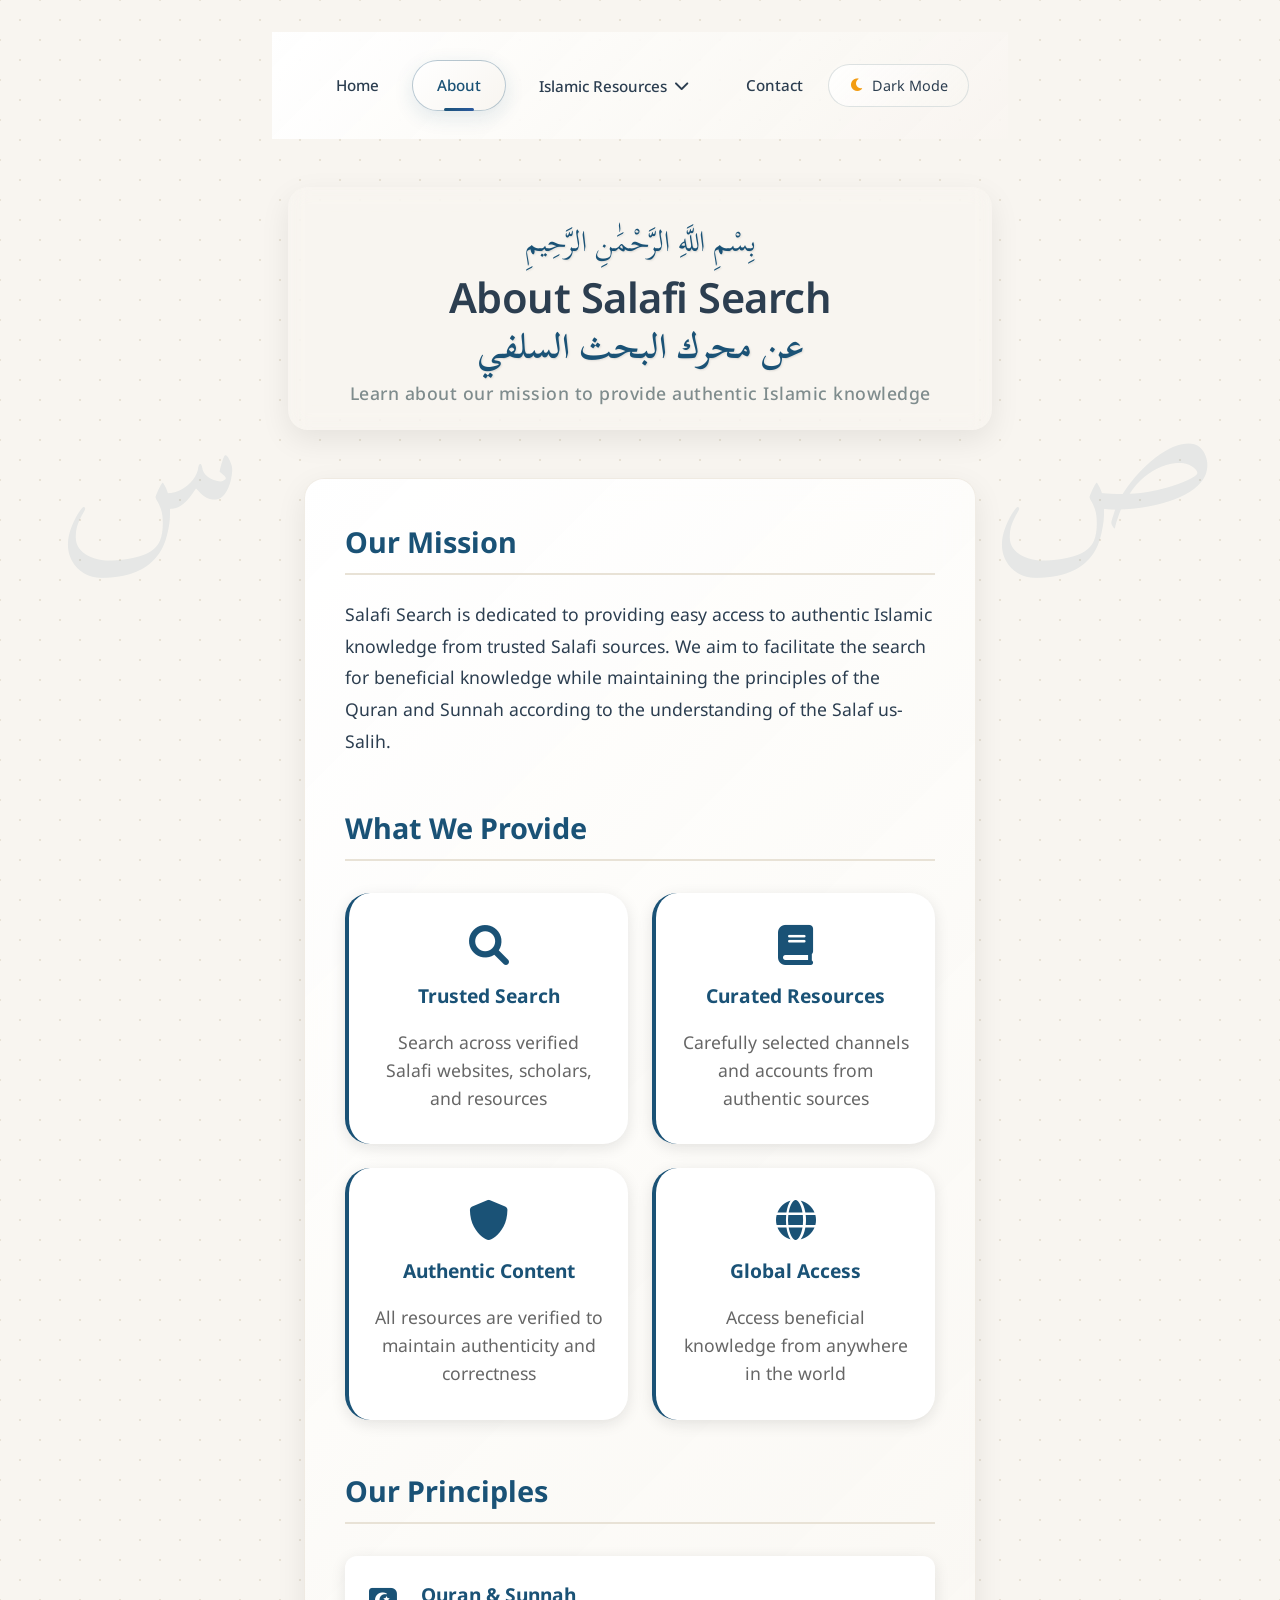
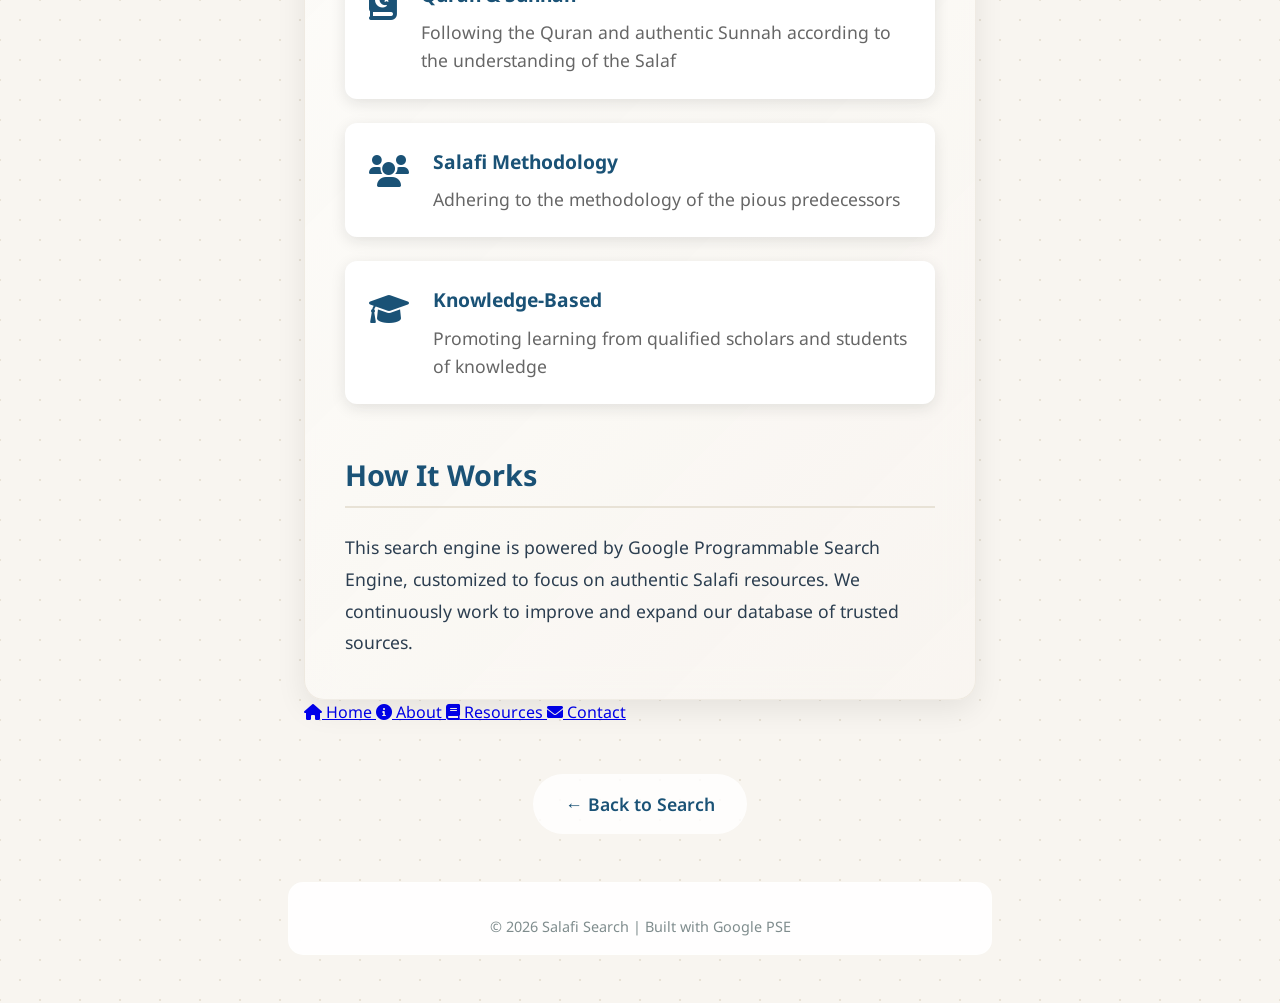
==== commit cb9ef423: "Update about.html" ====
--- a/about.html
+++ b/about.html
@@ -2,7 +2,7 @@
 <html lang="en">
 
 <head>
-    <link rel="icon" type="image/png" href="salafisearchfavicon.png">
+    <link rel="icon" type="image/png" href="site.png">
     <meta charset="UTF-8">
     <meta name="viewport" content="width=device-width, initial-scale=1.0">
     <title>About - Salafi Search</title>
@@ -14,7 +14,8 @@
 </head>
 
 <body>
-<body class="about-body"></body>
+
+    <body class="about-body"></body>
     <div class="container">
         <!-- Navigation Bar -->
         <nav class="navbar">
@@ -25,7 +26,7 @@
                     <!-- Resources Dropdown -->
                     <div class="resources-dropdown">
                         <button class="resources-btn">
-                            Resources <i class="fas fa-chevron-down"></i>
+                            Islamic Resources <i class="fas fa-chevron-down"></i>
                         </button>
                         <div class="dropdown-content">
                             <a href="resources.html#telegram">
@@ -140,7 +141,25 @@
                         sources.</p>
                 </div>
             </div>
-
+    <!-- Mobile Bottom Navigation -->
+    <nav class="mobile-bottom-nav">
+        <a href="index.html" class="bottom-nav-link">
+            <i class="fas fa-home"></i>
+            <span>Home</span>
+        </a>
+        <a href="about.html" class="bottom-nav-link">
+            <i class="fas fa-info-circle"></i>
+            <span>About</span>
+        </a>
+        <a href="resources.html" class="bottom-nav-link">
+            <i class="fas fa-book"></i>
+            <span>Resources</span>
+        </a>
+        <a href="contact.html" class="bottom-nav-link">
+            <i class="fas fa-envelope"></i>
+            <span>Contact</span>
+        </a>
+    </nav>
             <div class="back-link">
                 <a href="index.html">← Back to Search</a>
             </div>
